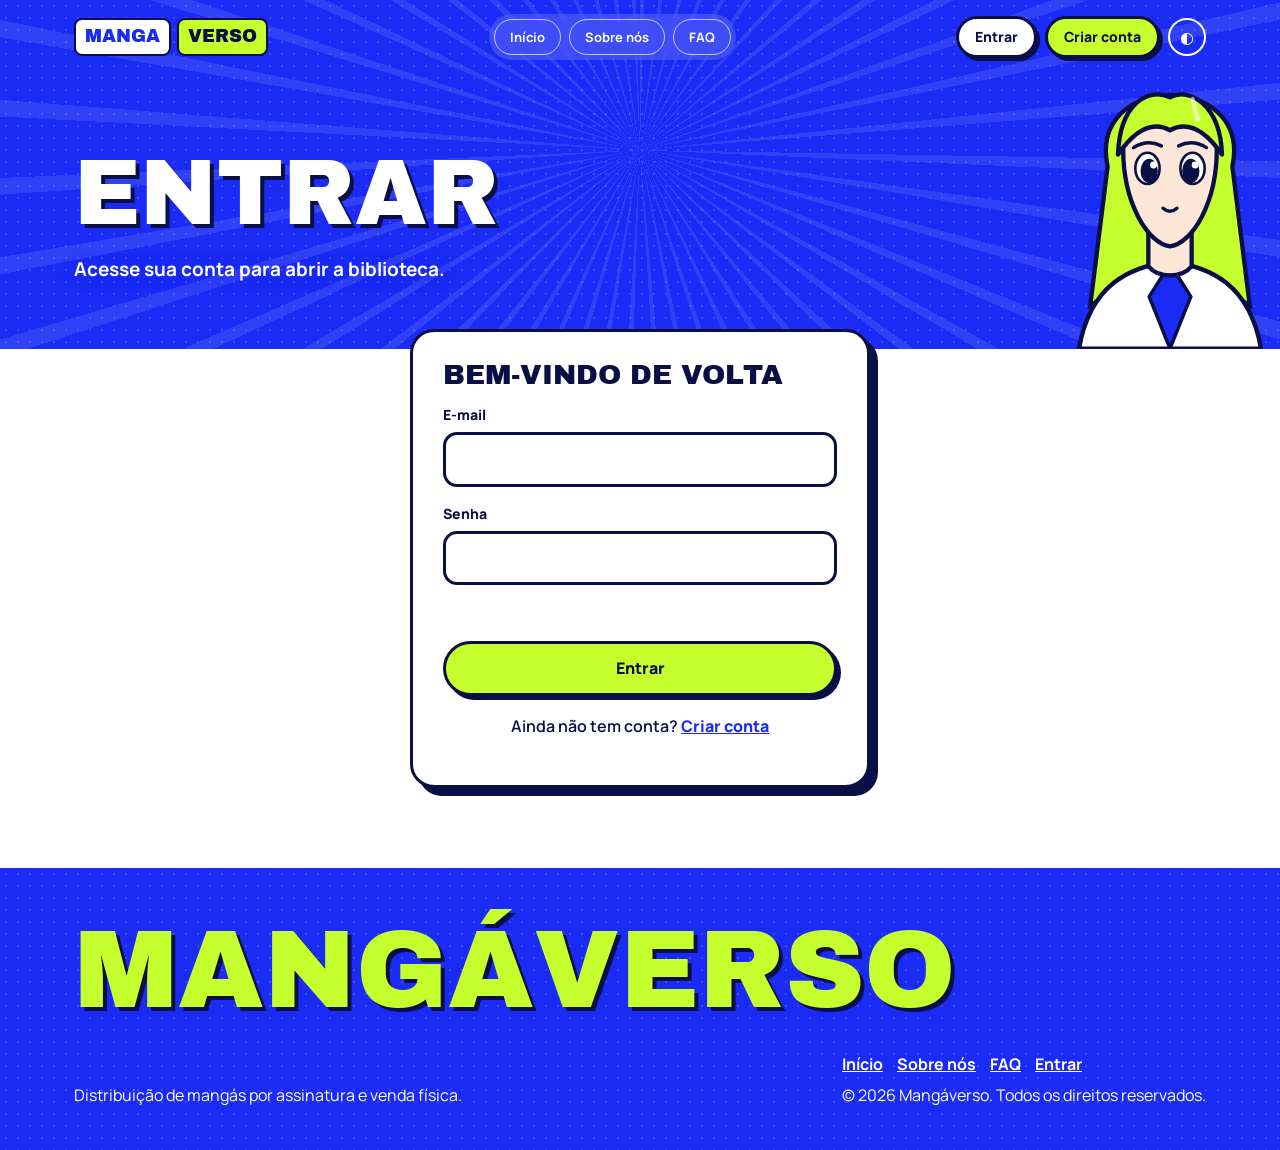
==== biblioteca.html @ 592fe5d1 "Atualização da biblioteca, implementação de sistema de login e outras melhorias" ====
<!DOCTYPE html>
<html lang="pt-BR" class="gate">
<head>
<meta charset="utf-8">
<meta name="viewport" content="width=device-width, initial-scale=1, viewport-fit=cover">
<title>Biblioteca – Mangáverso</title>
<link rel="preconnect" href="https://fonts.googleapis.com"><link rel="preconnect" href="https://fonts.gstatic.com" crossorigin>
<link href="https://fonts.googleapis.com/css2?family=Archivo+Black&family=Manrope:wght@500;700;800&display=swap" rel="stylesheet">
<link rel="stylesheet" href="style.css">
</head>
<body>
<svg width="0" height="0" style="position:absolute" aria-hidden="true"><defs><pattern id="ht" width="6" height="6" patternUnits="userSpaceOnUse"><circle cx="3" cy="3" r="1.4" fill="#0a0f45" opacity=".4"/></pattern></defs></svg>
<header class="blue phead"><div id="nav"></div>
<div class="chr cr" data-ch="1"></div>
<div class="wrap"><h1>Biblioteca</h1><p><span id="hi"></span></p><div class="banner" id="plan"></div></div></header>
<main><section class="blue"><div class="wrap">
<div class="tools"><input id="q" type="search" placeholder="Buscar por título ou autor…" aria-label="Buscar"><button class="chip" id="onlyFav" aria-pressed="false">♥ Só favoritos</button></div>
<div class="chips" id="chips"></div>
<div id="cats"></div>
<p class="legal"><b>Sobre o domínio público e as capas:</b> usamos obras de autoria antiga ou cujo autor morreu há mais de 70 anos, prazo adotado no Brasil. Digitalizações e edições modernas podem ter direitos próprios, e a regra varia por país. Capas e páginas reais são carregadas das pastas <code>assets/covers/</code> e <code>assets/manga/</code>; sem elas, o site mostra capas ilustradas e páginas de demonstração.</p>
</div></section></main>
<dialog id="dlg"><button class="tbtn x" id="close" aria-label="Fechar">✕</button><div class="dg" id="dbody"></div></dialog>
<dialog id="rd" aria-label="Leitor de mangá">
<div class="rt"><h3 id="rtitle"></h3>
<button class="rbt" data-m="page" aria-pressed="true">Página</button><button class="rbt" data-m="spread" aria-pressed="false">Dupla</button><button class="rbt" data-m="scroll" aria-pressed="false">Vertical</button>
<button class="rbt" id="rtl" aria-pressed="true">日本式 ← direita p/ esquerda</button>
<button class="rbt" id="zo" aria-label="Diminuir zoom">−</button><button class="rbt" id="zi" aria-label="Aumentar zoom">+</button><button class="rbt" id="fs">Tela cheia</button><button class="rbt" id="rx" style="background:var(--lime);color:var(--navy)">Fechar ✕</button></div>
<div class="stage" id="stage"><div class="inner" id="inner"></div></div>
<div class="rb"><button class="rbt" id="rp">‹ Anterior</button><input type="range" id="sl" min="1" value="1" aria-label="Página"><span class="ct" id="ct"></span><button class="rbt" id="rn">Próxima ›</button>
<span class="hint">Atalhos: ← → viram a página, + e − dão zoom. Clique na metade da página para virar. Seu progresso fica salvo.</span></div>
</dialog>
<div id="foot"></div>
<script src="app.js"></script>
<script>
if(MV.guard()){const s=document.createElement('script');s.src='biblioteca.js';document.body.appendChild(s)}
</script>
</body>
</html>
---- style.css ----
:root{--blue:#1a2bf5;--navy:#0a0f45;--lime:#c6ff2e;--paper:#fff;--soft:#eef1ff;--ink:#0a0f45;--mute:#4a5180}
@media (prefers-color-scheme:dark){:root:not([data-theme="light"]){--paper:#0a0f45;--soft:#0e1560;--ink:#fff;--mute:#aab2ff}}
:root[data-theme="dark"]{--paper:#0a0f45;--soft:#0e1560;--ink:#fff;--mute:#aab2ff}
*{box-sizing:border-box}html{scroll-behavior:smooth;box-sizing:border-box;padding-top:env(safe-area-inset-top,0px);padding-bottom:env(safe-area-inset-bottom,0px)}
.gate body{display:none}
body{margin:0;background:var(--paper);color:var(--ink);font-family:Manrope,system-ui,sans-serif;line-height:1.55;overflow-x:hidden}
h1,h2,h3,.dsp{font-family:'Archivo Black',Impact,sans-serif;font-weight:400;text-transform:uppercase;line-height:.95;margin:0}
a{color:inherit}button{font:inherit;cursor:pointer;color:inherit}
:focus-visible{outline:3px solid var(--lime);outline-offset:3px}
.wrap{max-width:1180px;margin:0 auto;padding:0 24px;position:relative;z-index:2}
.blue{background-color:var(--blue);color:#fff;background-image:radial-gradient(rgba(255,255,255,.13) 1.3px,transparent 1.6px);background-size:12px 12px}
.mute{color:var(--mute)}.blue .mute{color:#d3d8ff}
/* nav */
nav{position:absolute;top:calc(14px + env(safe-area-inset-top,0px));left:0;right:0;z-index:30}
nav .wrap{display:flex;align-items:center;justify-content:space-between;gap:12px;flex-wrap:wrap}
.logo{font-family:'Archivo Black';text-decoration:none;font-size:18px;display:flex;gap:6px;text-transform:uppercase}
.logo b{background:#fff;color:var(--blue);padding:3px 9px;border-radius:8px;font-weight:400;border:2px solid var(--navy)}.logo span{background:var(--lime);color:var(--navy);padding:3px 9px;border-radius:8px;border:2px solid var(--navy)}
.pills{display:flex;gap:8px;background:rgba(255,255,255,.14);padding:5px;border-radius:99px;backdrop-filter:blur(8px)}
.pills a{text-decoration:none;font-weight:700;font-size:13px;padding:7px 15px;border-radius:99px;border:1.5px solid rgba(255,255,255,.7);color:#fff;white-space:nowrap}
.pills a:hover,.pills a[aria-current]{background:#fff;color:var(--blue)}
.act{display:flex;gap:8px;align-items:center}
.btn{display:inline-block;border:3px solid var(--navy);background:var(--lime);color:var(--navy);font-weight:800;padding:12px 26px;border-radius:99px;text-decoration:none;transition:transform .15s,box-shadow .15s;box-shadow:4px 4px 0 var(--navy);text-align:center}
.btn:hover{transform:translate(-2px,-2px);box-shadow:6px 6px 0 var(--navy)}
.btn.w{background:#fff}.btn.b{background:var(--blue);color:#fff}.btn.sm{padding:7px 16px;font-size:14px;box-shadow:3px 3px 0 var(--navy)}
.tbtn{border:2px solid currentColor;background:transparent;border-radius:50%;width:38px;height:38px;color:#fff}
@media(max-width:900px){.pills{order:3;width:100%;overflow-x:auto}}
/* hero / page head */
.hero,.phead{position:relative;overflow:hidden;isolation:isolate;text-align:center}
.hero::before,.phead::before{content:"";position:absolute;inset:-20%;z-index:-2;background:repeating-conic-gradient(from 0deg at 50% 45%,rgba(255,255,255,.1) 0 1.5deg,transparent 1.5deg 7deg)}
.hero{min-height:760px;padding:140px 0 90px}.phead{padding:150px 0 64px;text-align:left}
.hero h1{font-size:clamp(54px,13vw,170px);line-height:.86;text-shadow:5px 5px 0 var(--navy);position:relative;z-index:2}
.hero h1 i{font-style:normal;color:var(--lime)}
.phead h1{font-size:clamp(40px,8vw,92px);text-shadow:4px 4px 0 var(--navy)}
.hero p,.phead p{position:relative;z-index:3;max-width:52ch;font-size:19px;font-weight:700;text-shadow:0 2px 14px var(--blue)}
.hero p{margin:34px auto 26px}.phead p{margin:18px 0 0}
.cta{display:flex;gap:14px;justify-content:center;flex-wrap:wrap;position:relative;z-index:3}
.sub{display:flex;gap:10px;justify-content:center;margin-top:18px;position:relative;z-index:3;flex-wrap:wrap}
.chr{position:absolute;bottom:0;width:min(32vw,370px);z-index:0;pointer-events:none}.chr svg{display:block;width:100%}
.cl{left:-20px}.cr{right:-20px;transform:scaleX(-1)}.phead .chr{width:min(26vw,260px)}
.sfx{position:absolute;font-family:'Archivo Black';color:var(--lime);-webkit-text-stroke:3px var(--navy);paint-order:stroke fill;z-index:1;pointer-events:none;text-shadow:4px 4px 0 var(--navy)}
.badge{position:absolute;right:4%;bottom:46px;width:130px;height:130px;z-index:4}
.badge svg{width:100%;height:100%;animation:sp 16s linear infinite}@keyframes sp{to{transform:rotate(360deg)}}
@media(max-width:800px){.hero{padding-top:170px;min-height:740px}.phead{padding-top:170px}.chr{width:38vw;opacity:.65}.badge{width:92px;height:92px;bottom:12px}}
@media(prefers-reduced-motion:reduce){*{animation:none!important;transition:none!important}html{scroll-behavior:auto}}
.strip{background:var(--lime);color:var(--navy);overflow:hidden;white-space:nowrap;padding:12px 0;font-family:'Archivo Black';text-transform:uppercase;font-size:21px;border-block:3px solid var(--navy)}
.strip div{display:inline-block;animation:mq 30s linear infinite}@keyframes mq{to{transform:translateX(-50%)}}
section{padding:80px 0;position:relative;overflow:hidden}
.sh{margin-bottom:34px}.sh h2{font-size:clamp(32px,5.5vw,62px)}.sh p{margin:14px 0 0;max-width:60ch;font-weight:500}
.lab{display:inline-block;background:var(--lime);color:var(--navy);padding:0 10px;border-radius:6px;transform:skewX(-8deg);border:3px solid var(--navy);box-shadow:4px 4px 0 var(--navy)}
.grid3{display:grid;grid-template-columns:repeat(3,1fr);gap:22px}.grid2{display:grid;grid-template-columns:1fr 1fr;gap:22px}
@media(max-width:820px){.grid3,.grid2{grid-template-columns:1fr}}
.card{border-radius:22px;padding:26px;border:3px solid var(--navy);box-shadow:6px 6px 0 var(--navy);background:var(--soft)}
.card.bl{background:var(--blue);color:#fff}.card.li{background:var(--lime);color:var(--navy)}
.card .n{font-family:'Archivo Black';font-size:56px;line-height:1}.card h3{font-size:24px;margin:10px 0}.card p{margin:0}.card ul{margin:10px 0 0;padding-left:20px}
.prose p{font-size:17px;font-weight:500;color:var(--mute);max-width:70ch}
.band{text-align:center}.band h2{font-size:clamp(30px,5vw,56px)}.band p{max-width:50ch;margin:16px auto 24px;font-weight:600}
/* forms */
.auth{max-width:460px;margin:-20px auto 80px;position:relative;z-index:3;background:var(--paper);border:3px solid var(--navy);border-radius:24px;padding:30px;box-shadow:8px 8px 0 var(--navy)}
.auth h2{font-size:28px;margin-bottom:6px}.auth label{display:block;font-weight:800;font-size:14px;margin:16px 0 6px}
.auth input[type=text],.auth input[type=email],.auth input[type=password]{width:100%;border:3px solid var(--navy);border-radius:14px;padding:12px 14px;font:inherit;font-weight:600;background:#fff;color:var(--navy)}
.auth .btn{width:100%;margin-top:22px}.err{color:#d6204a;font-weight:800;min-height:22px;margin:12px 0 0;font-size:14px}
.auth .alt{text-align:center;margin-top:18px;font-weight:600}.auth .alt a{color:var(--blue);font-weight:800}
.chk{display:flex;gap:10px;align-items:flex-start;font-weight:600;font-size:14px;margin-top:16px}
/* plans */
.toggle{display:inline-flex;border:3px solid var(--navy);border-radius:99px;padding:3px;background:#fff;margin-bottom:34px}
.toggle button{border:0;background:none;padding:8px 22px;border-radius:99px;font-weight:800;color:var(--navy)}.toggle button[aria-pressed=true]{background:var(--blue);color:#fff}
.plans{display:grid;grid-template-columns:repeat(3,1fr);gap:24px;align-items:stretch}
.plan{display:flex;flex-direction:column;position:relative;background:var(--blue);color:#fff}.plan:nth-child(3){background:var(--navy)}
.plan.hot{background:var(--lime);color:var(--navy);transform:translateY(-14px)}
.plan .pt{position:absolute;top:-17px;right:22px;background:var(--navy);color:#fff;border-radius:99px;padding:4px 16px;font-weight:800;font-size:13px}
.price{font-family:'Archivo Black';font-size:48px;margin:14px 0 0}.price small{font:700 15px Manrope}
.plan ul{padding:0;list-style:none;margin:16px 0 24px;flex:1}.plan li{padding:6px 0 6px 28px;position:relative;font-weight:600}
.plan li::before{content:"✔";position:absolute;left:0;color:var(--lime);font-weight:800}.plan.hot li::before{color:var(--blue)}
@media(max-width:860px){.plans{grid-template-columns:1fr}.plan.hot{transform:none}}
/* faq */
.fq{width:100%;max-width:520px;border:3px solid var(--navy);background:#fff;color:var(--navy);padding:12px 20px;border-radius:99px;font:inherit;font-weight:700;margin-top:20px}
.fcat{margin:34px 0 14px;font-size:24px}
details{border:3px solid var(--navy);border-radius:18px;margin-bottom:12px;padding:0 22px;background:var(--paper);box-shadow:4px 4px 0 var(--navy)}
summary{cursor:pointer;font-weight:800;padding:18px 0;list-style:none;display:flex;justify-content:space-between;gap:12px}
summary::after{content:"+";color:var(--blue);font-size:26px;line-height:1}details[open] summary::after{content:"–"}
details p{margin:0 0 18px;color:var(--mute);font-weight:500}
@media (prefers-color-scheme:dark){details{border-color:var(--lime);box-shadow:4px 4px 0 var(--lime)}summary::after{color:var(--lime)}}
/* library */
.banner{background:var(--lime);color:var(--navy);border:3px solid var(--navy);border-radius:16px;padding:12px 18px;font-weight:800;margin-top:22px;display:inline-block;position:relative;z-index:3}
.tools{display:flex;gap:12px;flex-wrap:wrap;margin-bottom:18px}
.tools input{flex:1;min-width:210px;border:3px solid var(--navy);background:#fff;color:var(--navy);padding:11px 18px;border-radius:99px;font:inherit;font-weight:700}
.chips{display:flex;gap:8px;flex-wrap:wrap}
.chip{border:2px solid #fff;background:transparent;border-radius:99px;padding:8px 18px;font-weight:800;color:#fff}
.chip[aria-pressed=true]{background:var(--lime);color:var(--navy);border-color:var(--lime)}
.cat{margin-top:40px}.cat h3{font-size:26px;display:flex;gap:12px;align-items:center;flex-wrap:wrap}.cat h3 small{font:700 14px Manrope;text-transform:none;opacity:.85}
.row{display:flex;gap:22px;overflow-x:auto;padding:22px 6px;scroll-snap-type:x proximity;scrollbar-color:var(--lime) transparent}
.cv{position:relative;flex:none;width:176px;scroll-snap-align:start}.cv>button.o{border:0;background:none;padding:0;text-align:left;width:100%;color:inherit}
.cv:hover .cover{transform:translateY(-8px) rotate(-1.5deg)}
.cv .meta{margin-top:12px;font-weight:700;font-size:14px;line-height:1.3}.cv .meta span{display:block;opacity:.8;font-weight:500}
.fav{position:absolute;top:8px;left:12px;z-index:5;width:34px;height:34px;border-radius:50%;border:2px solid var(--navy);background:var(--lime);color:var(--navy);font-size:16px}
.bar{height:5px;background:rgba(255,255,255,.3);border-radius:9px;margin-top:8px;overflow:hidden}.bar i{display:block;height:100%;background:var(--lime)}
.empty{padding:40px;text-align:center;border:3px dashed rgba(255,255,255,.5);border-radius:20px;margin-top:30px}
.legal{margin-top:34px;padding:18px 22px;border-radius:16px;background:rgba(255,255,255,.14);font-size:14px;border-left:6px solid var(--lime)}
.cover{aspect-ratio:2/3;position:relative;overflow:hidden;background:var(--b);color:var(--f);border-radius:4px 12px 12px 4px;border:3px solid var(--navy);box-shadow:inset 7px 0 0 rgba(0,0,0,.2),5px 5px 0 var(--navy);transition:transform .2s}
.cover>svg,.cover>img{position:absolute;inset:0;width:100%;height:100%}.cover>img{object-fit:cover;z-index:2}
.art .f{fill:var(--f)}.art .s{fill:none;stroke:var(--f);stroke-width:7;stroke-linecap:round;stroke-linejoin:round}.art .w{fill:var(--b)}
.cover .k{position:absolute;top:10px;right:12px;writing-mode:vertical-rl;font-family:'Archivo Black';font-size:21px}
.cover .t{position:absolute;left:0;right:0;bottom:0;background:#fff;color:var(--navy);padding:8px 10px 8px 16px;font-family:'Archivo Black';font-size:12px;line-height:1.05;text-transform:uppercase;border-top:3px solid var(--navy)}
.cover .t i{display:block;font:700 10px Manrope;color:var(--blue);margin-top:3px;text-transform:none}
.cover.real .k,.cover.real .t{display:none}
dialog{border:3px solid var(--navy);border-radius:26px;background:var(--paper);color:var(--ink);width:min(800px,94vw);padding:0;box-shadow:0 30px 90px rgba(0,0,40,.6)}
dialog::backdrop{background:rgba(10,15,69,.75);backdrop-filter:blur(4px)}
.dg{display:grid;grid-template-columns:240px 1fr;gap:30px;padding:32px}.dg h3{font-size:30px}.dg .by{color:var(--blue);font-weight:800;margin:8px 0 14px}
.dg dl{display:grid;grid-template-columns:auto 1fr;gap:6px 18px;margin:16px 0;font-size:15px}.dg dt{color:var(--mute)}.dg dd{margin:0;font-weight:700}
.tag{display:inline-block;background:var(--lime);color:var(--navy);border:2px solid var(--navy);border-radius:99px;padding:3px 14px;font-size:13px;font-weight:800}
.da{display:flex;gap:10px;flex-wrap:wrap;margin-top:20px}.x{position:absolute;right:14px;top:14px;z-index:2;color:var(--blue)}
@media(max-width:640px){.dg{grid-template-columns:1fr}.dg .cover{max-width:190px}}
#rd{width:100vw;max-width:none;height:100dvh;max-height:none;margin:0;border:0;border-radius:0;background:#0a0f45;color:#fff;padding:0}
#rd[open]{display:grid;grid-template-rows:auto 1fr auto}
.rt,.rb{display:flex;gap:10px;align-items:center;flex-wrap:wrap;padding:10px 16px;background:var(--blue);border-block:3px solid var(--navy)}.rt h3{font-size:16px;margin-right:auto}
.rbt{border:2px solid #fff;background:transparent;color:#fff;border-radius:99px;padding:6px 14px;font-weight:800;font-size:13px}
.rbt[aria-pressed=true]{background:var(--lime);color:var(--navy);border-color:var(--lime)}
.stage{overflow:auto;display:flex;padding:18px;background-image:radial-gradient(rgba(255,255,255,.08) 1.3px,transparent 1.6px);background-size:12px 12px}
.inner{margin:auto;display:flex;align-items:flex-start}
.pg{position:relative;background:#fffdf6;aspect-ratio:2/3;height:calc((100dvh - 150px)*var(--z));flex:none;box-shadow:0 10px 40px rgba(0,0,0,.55)}
.pg svg,.pg img{position:absolute;inset:0;width:100%;height:100%}.pg img{object-fit:contain;background:#fffdf6}
.vs .inner{flex-direction:column;gap:14px;width:100%}.vs .pg{height:auto;width:min(calc(640px*var(--z)),96%);margin:0 auto}
.rb input{flex:1;min-width:120px;accent-color:var(--lime)}.rb .ct{font-weight:800;min-width:64px;text-align:center}.hint{font-size:12px;opacity:.8;flex-basis:100%}
.dp text{font-family:'Archivo Black',Impact,sans-serif}
footer{padding:50px 0 36px}footer .wrap{display:flex;justify-content:space-between;gap:24px;flex-wrap:wrap;align-items:end}
footer .big{font-size:clamp(40px,10vw,110px);color:var(--lime);width:100%;text-shadow:4px 4px 0 var(--navy)}footer p{margin:6px 0}footer a{margin-right:14px;font-weight:700}
.toast{position:fixed;bottom:calc(22px + env(safe-area-inset-bottom,0px));left:50%;transform:translate(-50%,140px);background:var(--lime);color:var(--navy);padding:12px 26px;border-radius:99px;font-weight:800;transition:transform .3s;z-index:9999;border:3px solid var(--navy)}
.toast.on{transform:translate(-50%,0)}
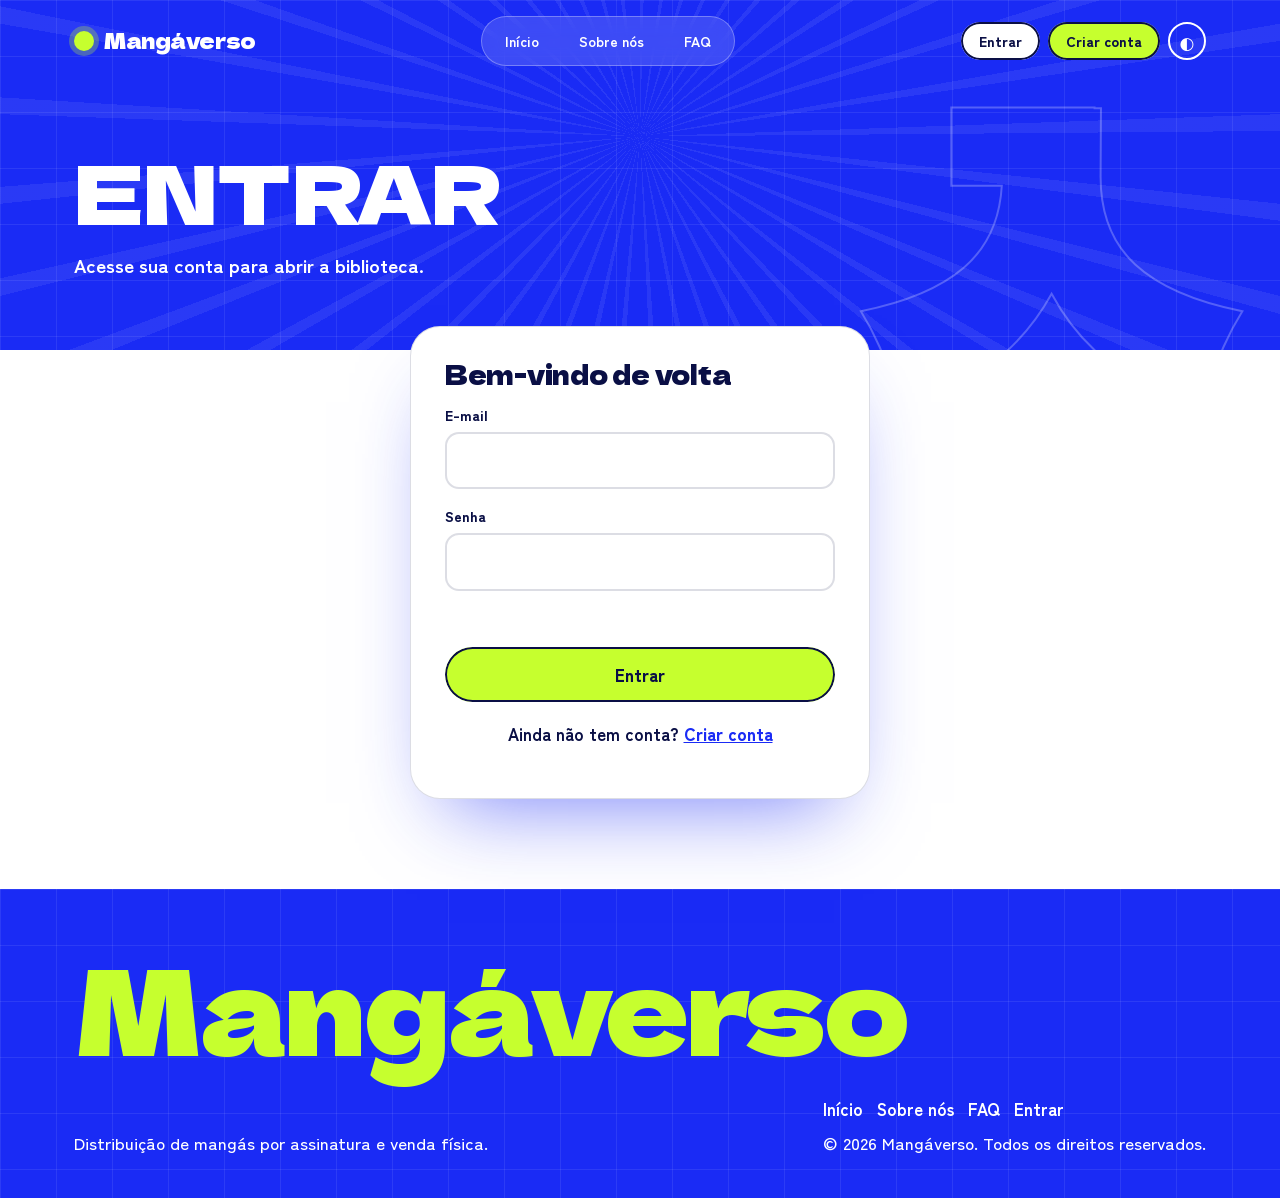
==== commit f587ca56: "Ajuste no design" ====
--- a/biblioteca.html
+++ b/biblioteca.html
@@ -5,13 +5,12 @@
 <meta name="viewport" content="width=device-width, initial-scale=1, viewport-fit=cover">
 <title>Biblioteca – Mangáverso</title>
 <link rel="preconnect" href="https://fonts.googleapis.com"><link rel="preconnect" href="https://fonts.gstatic.com" crossorigin>
-<link href="https://fonts.googleapis.com/css2?family=Archivo+Black&family=Manrope:wght@500;700;800&display=swap" rel="stylesheet">
+<link href="https://fonts.googleapis.com/css2?family=Dela+Gothic+One&family=Zen+Kaku+Gothic+New:wght@500;700;900&display=swap" rel="stylesheet">
 <link rel="stylesheet" href="style.css">
 </head>
 <body>
 <svg width="0" height="0" style="position:absolute" aria-hidden="true"><defs><pattern id="ht" width="6" height="6" patternUnits="userSpaceOnUse"><circle cx="3" cy="3" r="1.4" fill="#0a0f45" opacity=".4"/></pattern></defs></svg>
-<header class="blue phead"><div id="nav"></div>
-<div class="chr cr" data-ch="1"></div>
+<header class="blue phead" data-k="本"><div id="nav"></div>
 <div class="wrap"><h1>Biblioteca</h1><p><span id="hi"></span></p><div class="banner" id="plan"></div></div></header>
 <main><section class="blue"><div class="wrap">
 <div class="tools"><input id="q" type="search" placeholder="Buscar por título ou autor…" aria-label="Buscar"><button class="chip" id="onlyFav" aria-pressed="false">♥ Só favoritos</button></div>
--- a/style.css
+++ b/style.css
@@ -1,119 +1,150 @@
-:root{--blue:#1a2bf5;--navy:#0a0f45;--lime:#c6ff2e;--paper:#fff;--soft:#eef1ff;--ink:#0a0f45;--mute:#4a5180}
-@media (prefers-color-scheme:dark){:root:not([data-theme="light"]){--paper:#0a0f45;--soft:#0e1560;--ink:#fff;--mute:#aab2ff}}
-:root[data-theme="dark"]{--paper:#0a0f45;--soft:#0e1560;--ink:#fff;--mute:#aab2ff}
-*{box-sizing:border-box}html{scroll-behavior:smooth;box-sizing:border-box;padding-top:env(safe-area-inset-top,0px);padding-bottom:env(safe-area-inset-bottom,0px)}
+:root{--blue:#1a2bf5;--navy:#0a0f45;--lime:#c6ff2e;--paper:#fff;--soft:#eef1ff;--ink:#0a0f45;--mute:#4a5180;--line:rgba(10,15,69,.14);--e:cubic-bezier(.2,.8,.2,1);--fd:'Dela Gothic One','Zen Kaku Gothic New',Impact,sans-serif;--fb:'Zen Kaku Gothic New','Hiragino Sans',system-ui,sans-serif}
+@media (prefers-color-scheme:dark){:root:not([data-theme="light"]){--paper:#0a0f45;--soft:#0e1560;--ink:#fff;--mute:#aab2ff;--line:rgba(255,255,255,.2)}}
+:root[data-theme="dark"]{--paper:#0a0f45;--soft:#0e1560;--ink:#fff;--mute:#aab2ff;--line:rgba(255,255,255,.2)}
+*{box-sizing:border-box}
+html{scroll-behavior:smooth;box-sizing:border-box;padding-top:env(safe-area-inset-top,0px);padding-bottom:env(safe-area-inset-bottom,0px)}
 .gate body{display:none}
-body{margin:0;background:var(--paper);color:var(--ink);font-family:Manrope,system-ui,sans-serif;line-height:1.55;overflow-x:hidden}
-h1,h2,h3,.dsp{font-family:'Archivo Black',Impact,sans-serif;font-weight:400;text-transform:uppercase;line-height:.95;margin:0}
+body{margin:0;background:var(--paper);color:var(--ink);font:500 17px/1.6 var(--fb);overflow-x:hidden}
+h1,h2,h3,.dsp{font-family:var(--fd);font-weight:400;line-height:1.02;margin:0;letter-spacing:-.01em}
+h1{text-transform:uppercase}
 a{color:inherit}button{font:inherit;cursor:pointer;color:inherit}
 :focus-visible{outline:3px solid var(--lime);outline-offset:3px}
 .wrap{max-width:1180px;margin:0 auto;padding:0 24px;position:relative;z-index:2}
-.blue{background-color:var(--blue);color:#fff;background-image:radial-gradient(rgba(255,255,255,.13) 1.3px,transparent 1.6px);background-size:12px 12px}
+.blue{background-color:var(--blue);color:#fff;background-image:linear-gradient(rgba(255,255,255,.08) 1px,transparent 1px),linear-gradient(90deg,rgba(255,255,255,.08) 1px,transparent 1px);background-size:56px 56px}
 .mute{color:var(--mute)}.blue .mute{color:#d3d8ff}
 /* nav */
-nav{position:absolute;top:calc(14px + env(safe-area-inset-top,0px));left:0;right:0;z-index:30}
+nav{position:absolute;top:calc(16px + env(safe-area-inset-top,0px));left:0;right:0;z-index:30}
 nav .wrap{display:flex;align-items:center;justify-content:space-between;gap:12px;flex-wrap:wrap}
-.logo{font-family:'Archivo Black';text-decoration:none;font-size:18px;display:flex;gap:6px;text-transform:uppercase}
-.logo b{background:#fff;color:var(--blue);padding:3px 9px;border-radius:8px;font-weight:400;border:2px solid var(--navy)}.logo span{background:var(--lime);color:var(--navy);padding:3px 9px;border-radius:8px;border:2px solid var(--navy)}
-.pills{display:flex;gap:8px;background:rgba(255,255,255,.14);padding:5px;border-radius:99px;backdrop-filter:blur(8px)}
-.pills a{text-decoration:none;font-weight:700;font-size:13px;padding:7px 15px;border-radius:99px;border:1.5px solid rgba(255,255,255,.7);color:#fff;white-space:nowrap}
+.logo{display:flex;align-items:center;gap:10px;font-family:var(--fd);font-size:21px;text-decoration:none;color:#fff;letter-spacing:-.02em}
+.logo i{width:20px;height:20px;border-radius:50%;background:var(--lime);box-shadow:0 0 0 5px rgba(198,255,46,.28);animation:pulse 3s ease-in-out infinite}
+@keyframes pulse{50%{box-shadow:0 0 0 9px rgba(198,255,46,.08)}}
+.pills{display:flex;gap:4px;background:rgba(255,255,255,.14);padding:5px;border-radius:99px;backdrop-filter:blur(10px);border:1px solid rgba(255,255,255,.3)}
+.pills a{text-decoration:none;font-weight:700;font-size:14px;padding:8px 18px;border-radius:99px;color:#fff;white-space:nowrap;transition:background .25s,color .25s}
 .pills a:hover,.pills a[aria-current]{background:#fff;color:var(--blue)}
 .act{display:flex;gap:8px;align-items:center}
-.btn{display:inline-block;border:3px solid var(--navy);background:var(--lime);color:var(--navy);font-weight:800;padding:12px 26px;border-radius:99px;text-decoration:none;transition:transform .15s,box-shadow .15s;box-shadow:4px 4px 0 var(--navy);text-align:center}
-.btn:hover{transform:translate(-2px,-2px);box-shadow:6px 6px 0 var(--navy)}
-.btn.w{background:#fff}.btn.b{background:var(--blue);color:#fff}.btn.sm{padding:7px 16px;font-size:14px;box-shadow:3px 3px 0 var(--navy)}
-.tbtn{border:2px solid currentColor;background:transparent;border-radius:50%;width:38px;height:38px;color:#fff}
+.btn{--sw:#fff;display:inline-block;border:0;background:var(--lime) linear-gradient(var(--sw),var(--sw)) no-repeat left/0 100%;color:var(--navy);font-weight:900;padding:14px 28px;border-radius:99px;text-decoration:none;text-align:center;box-shadow:inset 0 0 0 2px var(--navy);transition:background-size .4s var(--e),transform .25s var(--e)}
+.btn:hover{background-size:100% 100%;transform:translateY(-3px)}
+.btn:disabled{opacity:.6;cursor:default;transform:none}
+.btn.w{background-color:#fff;--sw:var(--lime)}.btn.b{background-color:var(--blue);color:#fff;--sw:var(--navy)}.btn.b:hover{color:#fff}.btn.sm{padding:8px 18px;font-size:14px}
+.tbtn{border:2px solid currentColor;background:transparent;border-radius:50%;width:38px;height:38px;color:#fff;transition:transform .4s var(--e)}.tbtn:hover{transform:rotate(180deg)}
 @media(max-width:900px){.pills{order:3;width:100%;overflow-x:auto}}
 /* hero / page head */
-.hero,.phead{position:relative;overflow:hidden;isolation:isolate;text-align:center}
-.hero::before,.phead::before{content:"";position:absolute;inset:-20%;z-index:-2;background:repeating-conic-gradient(from 0deg at 50% 45%,rgba(255,255,255,.1) 0 1.5deg,transparent 1.5deg 7deg)}
-.hero{min-height:760px;padding:140px 0 90px}.phead{padding:150px 0 64px;text-align:left}
-.hero h1{font-size:clamp(54px,13vw,170px);line-height:.86;text-shadow:5px 5px 0 var(--navy);position:relative;z-index:2}
-.hero h1 i{font-style:normal;color:var(--lime)}
-.phead h1{font-size:clamp(40px,8vw,92px);text-shadow:4px 4px 0 var(--navy)}
-.hero p,.phead p{position:relative;z-index:3;max-width:52ch;font-size:19px;font-weight:700;text-shadow:0 2px 14px var(--blue)}
-.hero p{margin:34px auto 26px}.phead p{margin:18px 0 0}
-.cta{display:flex;gap:14px;justify-content:center;flex-wrap:wrap;position:relative;z-index:3}
-.sub{display:flex;gap:10px;justify-content:center;margin-top:18px;position:relative;z-index:3;flex-wrap:wrap}
-.chr{position:absolute;bottom:0;width:min(32vw,370px);z-index:0;pointer-events:none}.chr svg{display:block;width:100%}
-.cl{left:-20px}.cr{right:-20px;transform:scaleX(-1)}.phead .chr{width:min(26vw,260px)}
-.sfx{position:absolute;font-family:'Archivo Black';color:var(--lime);-webkit-text-stroke:3px var(--navy);paint-order:stroke fill;z-index:1;pointer-events:none;text-shadow:4px 4px 0 var(--navy)}
-.badge{position:absolute;right:4%;bottom:46px;width:130px;height:130px;z-index:4}
-.badge svg{width:100%;height:100%;animation:sp 16s linear infinite}@keyframes sp{to{transform:rotate(360deg)}}
-@media(max-width:800px){.hero{padding-top:170px;min-height:740px}.phead{padding-top:170px}.chr{width:38vw;opacity:.65}.badge{width:92px;height:92px;bottom:12px}}
-@media(prefers-reduced-motion:reduce){*{animation:none!important;transition:none!important}html{scroll-behavior:auto}}
-.strip{background:var(--lime);color:var(--navy);overflow:hidden;white-space:nowrap;padding:12px 0;font-family:'Archivo Black';text-transform:uppercase;font-size:21px;border-block:3px solid var(--navy)}
-.strip div{display:inline-block;animation:mq 30s linear infinite}@keyframes mq{to{transform:translateX(-50%)}}
-section{padding:80px 0;position:relative;overflow:hidden}
-.sh{margin-bottom:34px}.sh h2{font-size:clamp(32px,5.5vw,62px)}.sh p{margin:14px 0 0;max-width:60ch;font-weight:500}
-.lab{display:inline-block;background:var(--lime);color:var(--navy);padding:0 10px;border-radius:6px;transform:skewX(-8deg);border:3px solid var(--navy);box-shadow:4px 4px 0 var(--navy)}
+.hero,.phead{position:relative;overflow:hidden;isolation:isolate}
+.hero{text-align:center;min-height:720px;padding:150px 0 100px;animation:grid 12s linear infinite}
+@keyframes grid{to{background-position:56px 56px,56px 56px}}
+.phead{padding:150px 0 70px}
+.hero::before,.phead::before{content:"";position:absolute;inset:-60%;z-index:-2;background:repeating-conic-gradient(from 0deg at 50% 45%,rgba(255,255,255,.07) 0 1.5deg,transparent 1.5deg 8deg);animation:spin 160s linear infinite}
+@keyframes spin{to{transform:rotate(360deg)}}
+.hero::after,.phead::after{content:attr(data-k);position:absolute;right:3%;bottom:-.2em;z-index:-1;font-family:var(--fd);font-size:clamp(170px,30vw,380px);line-height:1;color:transparent;-webkit-text-stroke:2px rgba(255,255,255,.25);animation:drift 12s ease-in-out infinite alternate;pointer-events:none}
+.hero::after{right:auto;left:50%;translate:-50% 0;bottom:-.12em}
+@keyframes drift{to{transform:translateY(-22px) rotate(-3deg)}}
+.hero h1{font-size:clamp(36px,9.2vw,118px);line-height:.98}
+.phead h1{font-size:clamp(32px,6.6vw,80px);animation:rise .9s var(--e) both}
+.l{display:block;overflow:hidden;padding:.04em 0}
+.l b{display:block;font-weight:400;transform:translateY(110%);animation:up 1s var(--e) forwards;animation-delay:calc(var(--i)*.13s + .15s)}
+.l b.lm{color:var(--lime)}
+@keyframes up{to{transform:none}}
+@keyframes rise{from{opacity:0;transform:translateY(26px)}}
+.hero p,.phead p{max-width:52ch;font-size:19px;font-weight:700;animation:rise .9s var(--e) .5s both}
+.hero p{margin:30px auto 28px}.phead p{margin:18px 0 0}
+.phead .banner{animation:rise .9s var(--e) .65s both}
+.cta{display:flex;gap:14px;justify-content:center;flex-wrap:wrap;animation:rise .9s var(--e) .65s both}
+.sub{display:flex;gap:10px;justify-content:center;margin-top:18px;flex-wrap:wrap;animation:rise .9s var(--e) .8s both}
+.arw{position:absolute;z-index:1;width:150px;fill:none;stroke:var(--lime);stroke-width:9;stroke-linecap:round;stroke-linejoin:round;pointer-events:none}
+.arw path{stroke-dasharray:1;stroke-dashoffset:1;animation:draw 1.1s var(--e) forwards}
+.a1{left:7%;top:330px}.a1 path{animation-delay:1s}.a2{right:8%;top:110px;transform:scaleY(-1)}.a2 path{animation-delay:1.3s}
+@keyframes draw{to{stroke-dashoffset:0}}
+.glass{position:absolute;z-index:3;display:flex;align-items:center;gap:14px;padding:12px 22px 12px 12px;border-radius:24px;background:rgba(255,255,255,.2);border:1.5px solid rgba(255,255,255,.55);backdrop-filter:blur(14px);text-align:left;animation:fl 6s ease-in-out infinite}
+.glass i{font:normal 22px/1 var(--fd);width:52px;height:52px;border-radius:16px;background:var(--lime);color:var(--navy);display:grid;place-items:center}
+.glass b{display:block;font-size:17px}.glass small{opacity:.9;font-weight:700}
+.g1{left:6%;top:470px;rotate:-5deg}.g2{right:6%;top:250px;rotate:5deg;animation-delay:-3s}
+@keyframes fl{50%{translate:0 -14px}}
+.badge{position:absolute;right:4%;bottom:50px;width:132px;height:132px;z-index:4}
+.badge svg{width:100%;height:100%;animation:spin 16s linear infinite}
+@media(max-width:900px){.glass,.arw{display:none}.hero{padding-top:170px;min-height:640px}.phead{padding-top:170px}.badge{width:92px;height:92px;bottom:14px}}
+@media(prefers-reduced-motion:reduce){*{animation:none!important;transition:none!important}html{scroll-behavior:auto}.l b{transform:none}.arw path{stroke-dashoffset:0}}
+.strip{background:var(--lime);color:var(--navy);overflow:hidden;white-space:nowrap;padding:14px 0;font-family:var(--fd);font-size:19px}
+.strip div{display:inline-block;animation:mq 34s linear infinite}@keyframes mq{to{transform:translateX(-50%)}}
+section{padding:90px 0;position:relative;overflow:hidden}
+.sh{margin-bottom:36px}.sh h2{font-size:clamp(28px,4.8vw,54px)}.sh p{margin:16px 0 0;max-width:60ch}
+.lab{display:inline-block;background:var(--lime);color:var(--navy);padding:.02em .22em;border-radius:.2em;rotate:-2deg}
 .grid3{display:grid;grid-template-columns:repeat(3,1fr);gap:22px}.grid2{display:grid;grid-template-columns:1fr 1fr;gap:22px}
 @media(max-width:820px){.grid3,.grid2{grid-template-columns:1fr}}
-.card{border-radius:22px;padding:26px;border:3px solid var(--navy);box-shadow:6px 6px 0 var(--navy);background:var(--soft)}
-.card.bl{background:var(--blue);color:#fff}.card.li{background:var(--lime);color:var(--navy)}
-.card .n{font-family:'Archivo Black';font-size:56px;line-height:1}.card h3{font-size:24px;margin:10px 0}.card p{margin:0}.card ul{margin:10px 0 0;padding-left:20px}
-.prose p{font-size:17px;font-weight:500;color:var(--mute);max-width:70ch}
-.band{text-align:center}.band h2{font-size:clamp(30px,5vw,56px)}.band p{max-width:50ch;margin:16px auto 24px;font-weight:600}
+.card{border-radius:26px;padding:28px;background:var(--soft);border:1.5px solid var(--line);transition:transform .35s var(--e),box-shadow .35s}
+.card:hover{transform:translateY(-6px);box-shadow:0 22px 40px -22px rgba(10,15,69,.5)}
+.card.bl{background:var(--blue);color:#fff;border-color:transparent}.card.li{background:var(--lime);color:var(--navy);border-color:transparent}
+.card .n{font-family:var(--fd);font-size:46px;line-height:1}.card h3{font-size:23px;margin:12px 0 10px}.card p{margin:0}
+.prose p{font-size:18px;color:var(--mute);max-width:62ch}
+.band{text-align:center}.band h2{font-size:clamp(28px,5vw,56px)}.band p{max-width:50ch;margin:16px auto 26px;font-weight:700}
+.rv{opacity:0;transform:translateY(34px)}.rv.in{opacity:1;transform:none;transition:opacity .8s var(--e) var(--d),transform .8s var(--e) var(--d)}
 /* forms */
-.auth{max-width:460px;margin:-20px auto 80px;position:relative;z-index:3;background:var(--paper);border:3px solid var(--navy);border-radius:24px;padding:30px;box-shadow:8px 8px 0 var(--navy)}
-.auth h2{font-size:28px;margin-bottom:6px}.auth label{display:block;font-weight:800;font-size:14px;margin:16px 0 6px}
-.auth input[type=text],.auth input[type=email],.auth input[type=password]{width:100%;border:3px solid var(--navy);border-radius:14px;padding:12px 14px;font:inherit;font-weight:600;background:#fff;color:var(--navy)}
+.auth{max-width:460px;margin:-24px auto 90px;position:relative;z-index:3;background:var(--paper);border:1.5px solid var(--line);border-radius:30px;padding:34px;box-shadow:0 40px 80px -36px rgba(26,43,245,.6);animation:rise .9s var(--e) .5s both}
+.auth h2{font-size:26px;margin-bottom:6px}.auth label{display:block;font-weight:800;font-size:14px;margin:16px 0 6px}
+.auth input[type=text],.auth input[type=email],.auth input[type=password]{width:100%;border:2px solid var(--line);border-radius:14px;padding:13px 15px;font:inherit;font-weight:700;background:#fff;color:var(--navy);transition:border-color .2s,box-shadow .2s}
+.auth input:focus{outline:0;border-color:var(--blue);box-shadow:0 0 0 4px rgba(26,43,245,.18)}
 .auth .btn{width:100%;margin-top:22px}.err{color:#d6204a;font-weight:800;min-height:22px;margin:12px 0 0;font-size:14px}
-.auth .alt{text-align:center;margin-top:18px;font-weight:600}.auth .alt a{color:var(--blue);font-weight:800}
-.chk{display:flex;gap:10px;align-items:flex-start;font-weight:600;font-size:14px;margin-top:16px}
+.auth .alt{text-align:center;margin-top:18px;font-weight:700}.auth .alt a{color:var(--blue);font-weight:900}
+.chk{display:flex!important;gap:10px;align-items:flex-start;font-weight:600!important;margin-top:16px!important}
+@media (prefers-color-scheme:dark){.auth .alt a{color:var(--lime)}}
 /* plans */
-.toggle{display:inline-flex;border:3px solid var(--navy);border-radius:99px;padding:3px;background:#fff;margin-bottom:34px}
-.toggle button{border:0;background:none;padding:8px 22px;border-radius:99px;font-weight:800;color:var(--navy)}.toggle button[aria-pressed=true]{background:var(--blue);color:#fff}
+.toggle{display:inline-flex;border:1.5px solid var(--line);border-radius:99px;padding:4px;background:#fff;margin-bottom:38px}
+.toggle button{border:0;background:none;padding:9px 24px;border-radius:99px;font-weight:800;color:var(--navy);transition:background .25s,color .25s}.toggle button[aria-pressed=true]{background:var(--blue);color:#fff}
 .plans{display:grid;grid-template-columns:repeat(3,1fr);gap:24px;align-items:stretch}
-.plan{display:flex;flex-direction:column;position:relative;background:var(--blue);color:#fff}.plan:nth-child(3){background:var(--navy)}
-.plan.hot{background:var(--lime);color:var(--navy);transform:translateY(-14px)}
-.plan .pt{position:absolute;top:-17px;right:22px;background:var(--navy);color:#fff;border-radius:99px;padding:4px 16px;font-weight:800;font-size:13px}
-.price{font-family:'Archivo Black';font-size:48px;margin:14px 0 0}.price small{font:700 15px Manrope}
-.plan ul{padding:0;list-style:none;margin:16px 0 24px;flex:1}.plan li{padding:6px 0 6px 28px;position:relative;font-weight:600}
+.plan{display:flex;flex-direction:column;position:relative;background:var(--blue);color:#fff;border-color:transparent;animation:rise .7s var(--e) both}.plan:nth-child(2){animation-delay:.1s}.plan:nth-child(3){background:var(--navy);animation-delay:.2s}
+.plan.hot{background:var(--lime);color:var(--navy);margin-top:-14px;margin-bottom:14px}
+.plan .pt{position:absolute;top:-16px;right:22px;background:var(--navy);color:#fff;border-radius:99px;padding:5px 16px;font-weight:800;font-size:13px}
+.price{font-family:var(--fd);font-size:42px;margin:14px 0 0}.price small{font:700 15px var(--fb)}
+.plan ul{padding:0;list-style:none;margin:16px 0 24px;flex:1}.plan li{padding:6px 0 6px 28px;position:relative;font-weight:700}
 .plan li::before{content:"✔";position:absolute;left:0;color:var(--lime);font-weight:800}.plan.hot li::before{color:var(--blue)}
-@media(max-width:860px){.plans{grid-template-columns:1fr}.plan.hot{transform:none}}
+@media(max-width:860px){.plans{grid-template-columns:1fr}.plan.hot{margin:0}}
 /* faq */
-.fq{width:100%;max-width:520px;border:3px solid var(--navy);background:#fff;color:var(--navy);padding:12px 20px;border-radius:99px;font:inherit;font-weight:700;margin-top:20px}
-.fcat{margin:34px 0 14px;font-size:24px}
-details{border:3px solid var(--navy);border-radius:18px;margin-bottom:12px;padding:0 22px;background:var(--paper);box-shadow:4px 4px 0 var(--navy)}
+.fq{width:100%;max-width:520px;border:2px solid var(--line);background:#fff;color:var(--navy);padding:13px 22px;border-radius:99px;font:inherit;font-weight:700;transition:border-color .2s,box-shadow .2s}
+.fq:focus{outline:0;border-color:var(--blue);box-shadow:0 0 0 4px rgba(26,43,245,.18)}
+.fcat{margin:40px 0 16px;font-size:24px}
+details{border:1.5px solid var(--line);border-radius:20px;margin-bottom:12px;padding:0 24px;background:var(--paper);transition:border-color .25s,box-shadow .25s}
+details:hover,details[open]{border-color:var(--blue);box-shadow:0 14px 30px -20px rgba(26,43,245,.7)}
 summary{cursor:pointer;font-weight:800;padding:18px 0;list-style:none;display:flex;justify-content:space-between;gap:12px}
-summary::after{content:"+";color:var(--blue);font-size:26px;line-height:1}details[open] summary::after{content:"–"}
-details p{margin:0 0 18px;color:var(--mute);font-weight:500}
-@media (prefers-color-scheme:dark){details{border-color:var(--lime);box-shadow:4px 4px 0 var(--lime)}summary::after{color:var(--lime)}}
+summary::-webkit-details-marker{display:none}
+summary::after{content:"+";color:var(--blue);font-size:26px;line-height:1;transition:transform .3s var(--e)}details[open] summary::after{transform:rotate(135deg)}
+details p{margin:0 0 18px;color:var(--mute);animation:rise .4s var(--e)}
+@media (prefers-color-scheme:dark){details:hover,details[open]{border-color:var(--lime)}summary::after{color:var(--lime)}}
 /* library */
-.banner{background:var(--lime);color:var(--navy);border:3px solid var(--navy);border-radius:16px;padding:12px 18px;font-weight:800;margin-top:22px;display:inline-block;position:relative;z-index:3}
+.banner{background:var(--lime);color:var(--navy);border-radius:99px;padding:10px 20px;font-weight:800;margin-top:24px;display:inline-block;position:relative;z-index:3}
+.banner a{font-weight:900}
 .tools{display:flex;gap:12px;flex-wrap:wrap;margin-bottom:18px}
-.tools input{flex:1;min-width:210px;border:3px solid var(--navy);background:#fff;color:var(--navy);padding:11px 18px;border-radius:99px;font:inherit;font-weight:700}
+.tools input{flex:1;min-width:210px;border:2px solid transparent;background:#fff;color:var(--navy);padding:12px 20px;border-radius:99px;font:inherit;font-weight:700}
+.tools input:focus{outline:0;border-color:var(--lime)}
 .chips{display:flex;gap:8px;flex-wrap:wrap}
-.chip{border:2px solid #fff;background:transparent;border-radius:99px;padding:8px 18px;font-weight:800;color:#fff}
-.chip[aria-pressed=true]{background:var(--lime);color:var(--navy);border-color:var(--lime)}
-.cat{margin-top:40px}.cat h3{font-size:26px;display:flex;gap:12px;align-items:center;flex-wrap:wrap}.cat h3 small{font:700 14px Manrope;text-transform:none;opacity:.85}
-.row{display:flex;gap:22px;overflow-x:auto;padding:22px 6px;scroll-snap-type:x proximity;scrollbar-color:var(--lime) transparent}
+.chip{border:1.5px solid rgba(255,255,255,.8);background:transparent;border-radius:99px;padding:8px 18px;font-weight:800;color:#fff;transition:background .25s,color .25s,transform .25s var(--e)}
+.chip:hover{transform:translateY(-2px)}.chip[aria-pressed=true]{background:var(--lime);color:var(--navy);border-color:var(--lime)}
+.cat{margin-top:44px}.cat h3{font-size:24px;display:flex;gap:12px;align-items:center;flex-wrap:wrap}.cat h3 small{font:700 14px var(--fb);opacity:.85}
+.row{display:flex;gap:24px;overflow-x:auto;padding:24px 6px;scroll-snap-type:x proximity;scrollbar-color:var(--lime) transparent}
 .cv{position:relative;flex:none;width:176px;scroll-snap-align:start}.cv>button.o{border:0;background:none;padding:0;text-align:left;width:100%;color:inherit}
-.cv:hover .cover{transform:translateY(-8px) rotate(-1.5deg)}
-.cv .meta{margin-top:12px;font-weight:700;font-size:14px;line-height:1.3}.cv .meta span{display:block;opacity:.8;font-weight:500}
-.fav{position:absolute;top:8px;left:12px;z-index:5;width:34px;height:34px;border-radius:50%;border:2px solid var(--navy);background:var(--lime);color:var(--navy);font-size:16px}
+.cv:hover .cover{transform:translateY(-10px) rotate(-2deg);box-shadow:inset 6px 0 0 rgba(0,0,0,.18),0 26px 30px -14px rgba(0,0,40,.7)}
+.cv .meta{margin-top:12px;font-weight:800;font-size:14px;line-height:1.3}.cv .meta span{display:block;opacity:.8;font-weight:500}
+.fav{position:absolute;top:8px;left:12px;z-index:5;width:34px;height:34px;border-radius:50%;border:0;background:var(--lime);color:var(--navy);font-size:16px;transition:transform .25s var(--e)}.fav:hover{transform:scale(1.2)}
 .bar{height:5px;background:rgba(255,255,255,.3);border-radius:9px;margin-top:8px;overflow:hidden}.bar i{display:block;height:100%;background:var(--lime)}
-.empty{padding:40px;text-align:center;border:3px dashed rgba(255,255,255,.5);border-radius:20px;margin-top:30px}
-.legal{margin-top:34px;padding:18px 22px;border-radius:16px;background:rgba(255,255,255,.14);font-size:14px;border-left:6px solid var(--lime)}
-.cover{aspect-ratio:2/3;position:relative;overflow:hidden;background:var(--b);color:var(--f);border-radius:4px 12px 12px 4px;border:3px solid var(--navy);box-shadow:inset 7px 0 0 rgba(0,0,0,.2),5px 5px 0 var(--navy);transition:transform .2s}
+.empty{padding:40px;text-align:center;border:2px dashed rgba(255,255,255,.5);border-radius:22px;margin-top:30px}
+.legal{margin-top:34px;padding:18px 22px;border-radius:18px;background:rgba(255,255,255,.14);font-size:14px;border-left:6px solid var(--lime)}
+.cover{aspect-ratio:2/3;position:relative;overflow:hidden;background:var(--b);color:var(--f);border-radius:4px 12px 12px 4px;box-shadow:inset 6px 0 0 rgba(0,0,0,.18),0 14px 26px -12px rgba(0,0,40,.65);transition:transform .35s var(--e),box-shadow .35s}
 .cover>svg,.cover>img{position:absolute;inset:0;width:100%;height:100%}.cover>img{object-fit:cover;z-index:2}
 .art .f{fill:var(--f)}.art .s{fill:none;stroke:var(--f);stroke-width:7;stroke-linecap:round;stroke-linejoin:round}.art .w{fill:var(--b)}
-.cover .k{position:absolute;top:10px;right:12px;writing-mode:vertical-rl;font-family:'Archivo Black';font-size:21px}
-.cover .t{position:absolute;left:0;right:0;bottom:0;background:#fff;color:var(--navy);padding:8px 10px 8px 16px;font-family:'Archivo Black';font-size:12px;line-height:1.05;text-transform:uppercase;border-top:3px solid var(--navy)}
-.cover .t i{display:block;font:700 10px Manrope;color:var(--blue);margin-top:3px;text-transform:none}
+.cover .k{position:absolute;top:10px;right:12px;writing-mode:vertical-rl;font-family:var(--fd);font-size:20px}
+.cover .t{position:absolute;left:0;right:0;bottom:0;background:#fff;color:var(--navy);padding:8px 10px 8px 16px;font-family:var(--fd);font-size:11px;line-height:1.1}
+.cover .t i{display:block;font:700 10px var(--fb);color:var(--blue);margin-top:3px}
 .cover.real .k,.cover.real .t{display:none}
-dialog{border:3px solid var(--navy);border-radius:26px;background:var(--paper);color:var(--ink);width:min(800px,94vw);padding:0;box-shadow:0 30px 90px rgba(0,0,40,.6)}
+dialog{border:0;border-radius:28px;background:var(--paper);color:var(--ink);width:min(800px,94vw);padding:0;box-shadow:0 30px 90px rgba(0,0,40,.6)}
+dialog[open]{animation:pop .4s var(--e)}@keyframes pop{from{opacity:0;transform:scale(.94) translateY(14px)}}
 dialog::backdrop{background:rgba(10,15,69,.75);backdrop-filter:blur(4px)}
-.dg{display:grid;grid-template-columns:240px 1fr;gap:30px;padding:32px}.dg h3{font-size:30px}.dg .by{color:var(--blue);font-weight:800;margin:8px 0 14px}
+.dg{display:grid;grid-template-columns:240px 1fr;gap:30px;padding:32px}.dg h3{font-size:28px}.dg .by{color:var(--blue);font-weight:800;margin:8px 0 14px}
 .dg dl{display:grid;grid-template-columns:auto 1fr;gap:6px 18px;margin:16px 0;font-size:15px}.dg dt{color:var(--mute)}.dg dd{margin:0;font-weight:700}
-.tag{display:inline-block;background:var(--lime);color:var(--navy);border:2px solid var(--navy);border-radius:99px;padding:3px 14px;font-size:13px;font-weight:800}
+.tag{display:inline-block;background:var(--lime);color:var(--navy);border-radius:99px;padding:4px 14px;font-size:13px;font-weight:800}
 .da{display:flex;gap:10px;flex-wrap:wrap;margin-top:20px}.x{position:absolute;right:14px;top:14px;z-index:2;color:var(--blue)}
 @media(max-width:640px){.dg{grid-template-columns:1fr}.dg .cover{max-width:190px}}
 #rd{width:100vw;max-width:none;height:100dvh;max-height:none;margin:0;border:0;border-radius:0;background:#0a0f45;color:#fff;padding:0}
-#rd[open]{display:grid;grid-template-rows:auto 1fr auto}
-.rt,.rb{display:flex;gap:10px;align-items:center;flex-wrap:wrap;padding:10px 16px;background:var(--blue);border-block:3px solid var(--navy)}.rt h3{font-size:16px;margin-right:auto}
-.rbt{border:2px solid #fff;background:transparent;color:#fff;border-radius:99px;padding:6px 14px;font-weight:800;font-size:13px}
+#rd[open]{display:grid;grid-template-rows:auto 1fr auto;animation:none}
+.rt,.rb{display:flex;gap:10px;align-items:center;flex-wrap:wrap;padding:10px 16px;background:var(--blue)}.rt h3{font-size:16px;margin-right:auto}
+.rbt{border:1.5px solid #fff;background:transparent;color:#fff;border-radius:99px;padding:6px 14px;font-weight:800;font-size:13px}
 .rbt[aria-pressed=true]{background:var(--lime);color:var(--navy);border-color:var(--lime)}
 .stage{overflow:auto;display:flex;padding:18px;background-image:radial-gradient(rgba(255,255,255,.08) 1.3px,transparent 1.6px);background-size:12px 12px}
 .inner{margin:auto;display:flex;align-items:flex-start}
@@ -121,8 +152,8 @@
 .pg svg,.pg img{position:absolute;inset:0;width:100%;height:100%}.pg img{object-fit:contain;background:#fffdf6}
 .vs .inner{flex-direction:column;gap:14px;width:100%}.vs .pg{height:auto;width:min(calc(640px*var(--z)),96%);margin:0 auto}
 .rb input{flex:1;min-width:120px;accent-color:var(--lime)}.rb .ct{font-weight:800;min-width:64px;text-align:center}.hint{font-size:12px;opacity:.8;flex-basis:100%}
-.dp text{font-family:'Archivo Black',Impact,sans-serif}
-footer{padding:50px 0 36px}footer .wrap{display:flex;justify-content:space-between;gap:24px;flex-wrap:wrap;align-items:end}
-footer .big{font-size:clamp(40px,10vw,110px);color:var(--lime);width:100%;text-shadow:4px 4px 0 var(--navy)}footer p{margin:6px 0}footer a{margin-right:14px;font-weight:700}
-.toast{position:fixed;bottom:calc(22px + env(safe-area-inset-bottom,0px));left:50%;transform:translate(-50%,140px);background:var(--lime);color:var(--navy);padding:12px 26px;border-radius:99px;font-weight:800;transition:transform .3s;z-index:9999;border:3px solid var(--navy)}
+.dp text{font-family:var(--fd)}
+footer{padding:56px 0 36px}footer .wrap{display:flex;justify-content:space-between;gap:24px;flex-wrap:wrap;align-items:end}
+footer .big{font-size:clamp(38px,10vw,118px);color:var(--lime);width:100%;letter-spacing:-.03em}footer p{margin:6px 0}footer a{margin-right:14px;font-weight:700;text-decoration:none}footer a:hover{text-decoration:underline}
+.toast{position:fixed;bottom:calc(22px + env(safe-area-inset-bottom,0px));left:50%;transform:translate(-50%,140px);background:var(--lime);color:var(--navy);padding:12px 26px;border-radius:99px;font-weight:800;transition:transform .35s var(--e);z-index:9999}
 .toast.on{transform:translate(-50%,0)}
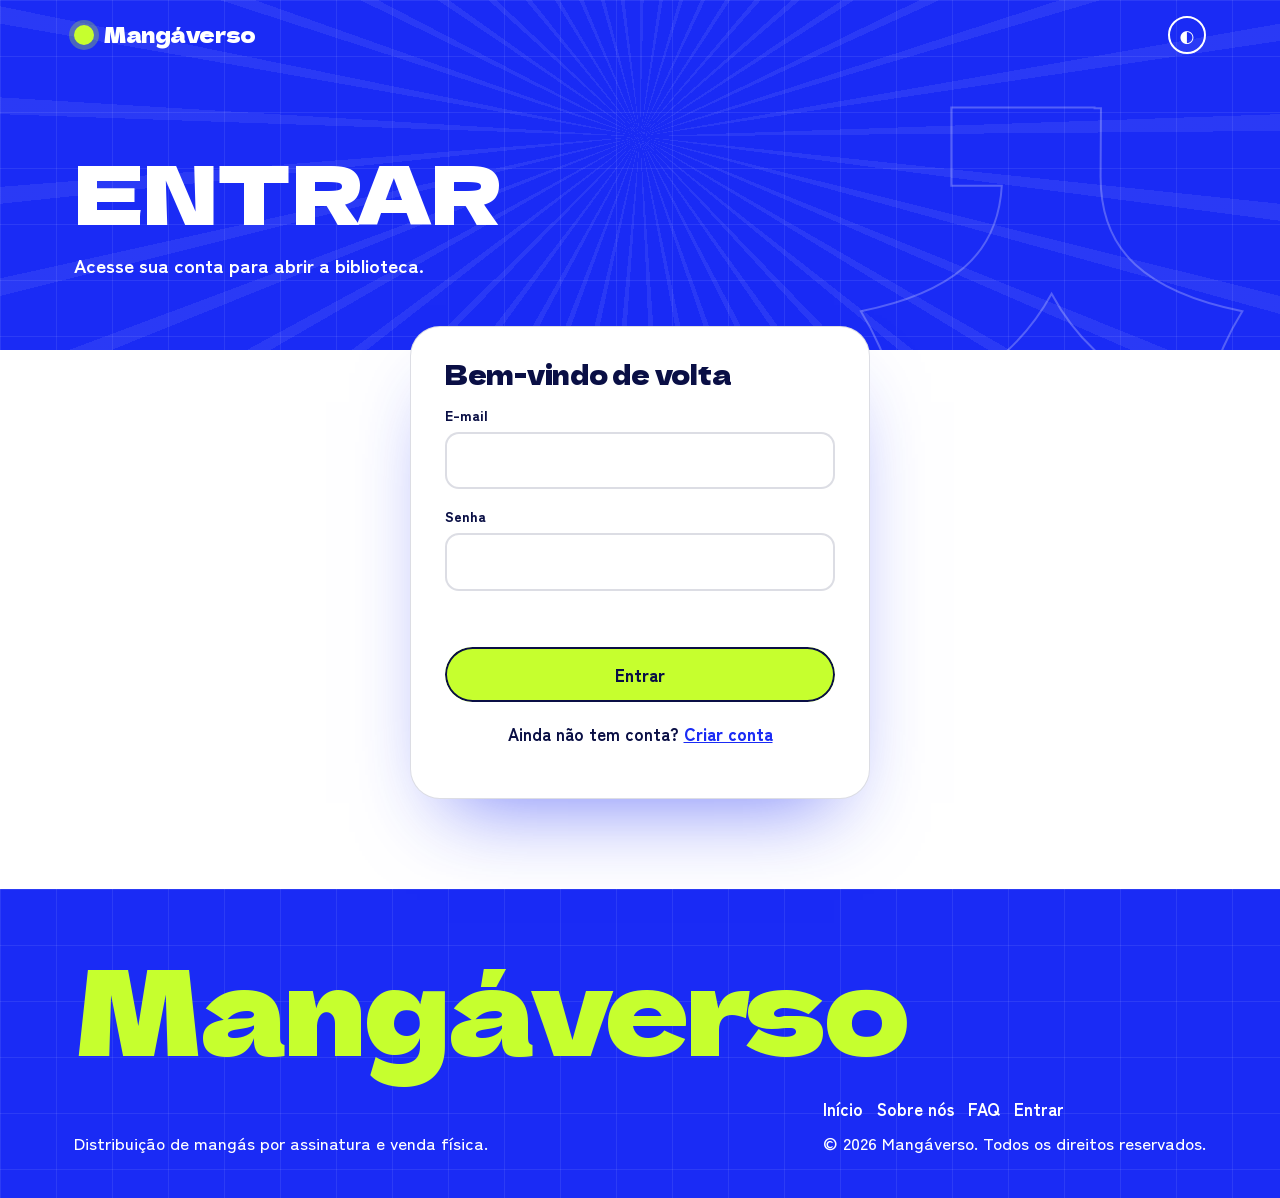
==== commit dfa5765d: "Correções" ====
--- a/biblioteca.html
+++ b/biblioteca.html
@@ -12,7 +12,7 @@
 <svg width="0" height="0" style="position:absolute" aria-hidden="true"><defs><pattern id="ht" width="6" height="6" patternUnits="userSpaceOnUse"><circle cx="3" cy="3" r="1.4" fill="#0a0f45" opacity=".4"/></pattern></defs></svg>
 <header class="blue phead" data-k="本"><div id="nav"></div>
 <div class="wrap"><h1>Biblioteca</h1><p><span id="hi"></span></p><div class="banner" id="plan"></div></div></header>
-<main><section class="blue"><div class="wrap">
+<main><section class="lib-sec"><div class="wrap">
 <div class="tools"><input id="q" type="search" placeholder="Buscar por título ou autor…" aria-label="Buscar"><button class="chip" id="onlyFav" aria-pressed="false">♥ Só favoritos</button></div>
 <div class="chips" id="chips"></div>
 <div id="cats"></div>
--- a/style.css
+++ b/style.css
@@ -1,10 +1,10 @@
-:root{--blue:#1a2bf5;--navy:#0a0f45;--lime:#c6ff2e;--paper:#fff;--soft:#eef1ff;--ink:#0a0f45;--mute:#4a5180;--line:rgba(10,15,69,.14);--e:cubic-bezier(.2,.8,.2,1);--fd:'Dela Gothic One','Zen Kaku Gothic New',Impact,sans-serif;--fb:'Zen Kaku Gothic New','Hiragino Sans',system-ui,sans-serif}
-@media (prefers-color-scheme:dark){:root:not([data-theme="light"]){--paper:#0a0f45;--soft:#0e1560;--ink:#fff;--mute:#aab2ff;--line:rgba(255,255,255,.2)}}
-:root[data-theme="dark"]{--paper:#0a0f45;--soft:#0e1560;--ink:#fff;--mute:#aab2ff;--line:rgba(255,255,255,.2)}
+:root{--blue:#1a2bf5;--navy:#0a0f45;--lime:#c6ff2e;--paper:#fff;--soft:#eef1ff;--ink:#0a0f45;--mute:#4a5180;--accent:#1a2bf5;--line:rgba(10,15,69,.14);--e:cubic-bezier(.2,.8,.2,1);--fd:'Dela Gothic One','Zen Kaku Gothic New',Impact,sans-serif;--fb:'Zen Kaku Gothic New','Hiragino Sans',system-ui,sans-serif;color-scheme:light}
+@media (prefers-color-scheme:dark){:root:not([data-theme="light"]){--paper:#0a0f45;--soft:#0e1560;--ink:#fff;--mute:#aab2ff;--accent:#c6ff2e;--line:rgba(255,255,255,.2);color-scheme:dark}}
+:root[data-theme="dark"]{--paper:#0a0f45;--soft:#0e1560;--ink:#fff;--mute:#aab2ff;--accent:#c6ff2e;--line:rgba(255,255,255,.2);color-scheme:dark}
 *{box-sizing:border-box}
 html{scroll-behavior:smooth;box-sizing:border-box;padding-top:env(safe-area-inset-top,0px);padding-bottom:env(safe-area-inset-bottom,0px)}
 .gate body{display:none}
-body{margin:0;background:var(--paper);color:var(--ink);font:500 17px/1.6 var(--fb);overflow-x:hidden}
+body{margin:0;background:var(--paper);color:var(--ink);font:500 17px/1.6 var(--fb);overflow-x:hidden;transition:background-color .25s,color .25s}
 h1,h2,h3,.dsp{font-family:var(--fd);font-weight:400;line-height:1.02;margin:0;letter-spacing:-.01em}
 h1{text-transform:uppercase}
 a{color:inherit}button{font:inherit;cursor:pointer;color:inherit}
@@ -18,16 +18,15 @@
 .logo{display:flex;align-items:center;gap:10px;font-family:var(--fd);font-size:21px;text-decoration:none;color:#fff;letter-spacing:-.02em}
 .logo i{width:20px;height:20px;border-radius:50%;background:var(--lime);box-shadow:0 0 0 5px rgba(198,255,46,.28);animation:pulse 3s ease-in-out infinite}
 @keyframes pulse{50%{box-shadow:0 0 0 9px rgba(198,255,46,.08)}}
-.pills{display:flex;gap:4px;background:rgba(255,255,255,.14);padding:5px;border-radius:99px;backdrop-filter:blur(10px);border:1px solid rgba(255,255,255,.3)}
-.pills a{text-decoration:none;font-weight:700;font-size:14px;padding:8px 18px;border-radius:99px;color:#fff;white-space:nowrap;transition:background .25s,color .25s}
-.pills a:hover,.pills a[aria-current]{background:#fff;color:var(--blue)}
 .act{display:flex;gap:8px;align-items:center}
 .btn{--sw:#fff;display:inline-block;border:0;background:var(--lime) linear-gradient(var(--sw),var(--sw)) no-repeat left/0 100%;color:var(--navy);font-weight:900;padding:14px 28px;border-radius:99px;text-decoration:none;text-align:center;box-shadow:inset 0 0 0 2px var(--navy);transition:background-size .4s var(--e),transform .25s var(--e)}
 .btn:hover{background-size:100% 100%;transform:translateY(-3px)}
 .btn:disabled{opacity:.6;cursor:default;transform:none}
 .btn.w{background-color:#fff;--sw:var(--lime)}.btn.b{background-color:var(--blue);color:#fff;--sw:var(--navy)}.btn.b:hover{color:#fff}.btn.sm{padding:8px 18px;font-size:14px}
+@media (prefers-color-scheme:dark){:root:not([data-theme="light"]) :is(.card:not(.li):not(.bl),dialog) .btn.b{box-shadow:inset 0 0 0 2px rgba(255,255,255,.35);--sw:var(--lime)}:root:not([data-theme="light"]) :is(.card:not(.li):not(.bl),dialog) .btn.b:hover{color:var(--navy)}}
+:root[data-theme="dark"] :is(.card:not(.li):not(.bl),dialog) .btn.b{box-shadow:inset 0 0 0 2px rgba(255,255,255,.35);--sw:var(--lime)}
+:root[data-theme="dark"] :is(.card:not(.li):not(.bl),dialog) .btn.b:hover{color:var(--navy)}
 .tbtn{border:2px solid currentColor;background:transparent;border-radius:50%;width:38px;height:38px;color:#fff;transition:transform .4s var(--e)}.tbtn:hover{transform:rotate(180deg)}
-@media(max-width:900px){.pills{order:3;width:100%;overflow-x:auto}}
 /* hero / page head */
 .hero,.phead{position:relative;overflow:hidden;isolation:isolate}
 .hero{text-align:center;min-height:720px;padding:150px 0 100px;animation:grid 12s linear infinite}
@@ -49,7 +48,6 @@
 .hero p{margin:30px auto 28px}.phead p{margin:18px 0 0}
 .phead .banner{animation:rise .9s var(--e) .65s both}
 .cta{display:flex;gap:14px;justify-content:center;flex-wrap:wrap;animation:rise .9s var(--e) .65s both}
-.sub{display:flex;gap:10px;justify-content:center;margin-top:18px;flex-wrap:wrap;animation:rise .9s var(--e) .8s both}
 .arw{position:absolute;z-index:1;width:150px;fill:none;stroke:var(--lime);stroke-width:9;stroke-linecap:round;stroke-linejoin:round;pointer-events:none}
 .arw path{stroke-dasharray:1;stroke-dashoffset:1;animation:draw 1.1s var(--e) forwards}
 .a1{left:7%;top:330px}.a1 path{animation-delay:1s}.a2{right:8%;top:110px;transform:scaleY(-1)}.a2 path{animation-delay:1.3s}
@@ -61,7 +59,7 @@
 @keyframes fl{50%{translate:0 -14px}}
 .badge{position:absolute;right:4%;bottom:50px;width:132px;height:132px;z-index:4}
 .badge svg{width:100%;height:100%;animation:spin 16s linear infinite}
-@media(max-width:900px){.glass,.arw{display:none}.hero{padding-top:170px;min-height:640px}.phead{padding-top:170px}.badge{width:92px;height:92px;bottom:14px}}
+@media(max-width:900px){.glass,.arw{display:none}.hero{padding-top:150px;min-height:600px}.phead{padding-top:150px}.badge{width:92px;height:92px;bottom:14px}}
 @media(prefers-reduced-motion:reduce){*{animation:none!important;transition:none!important}html{scroll-behavior:auto}.l b{transform:none}.arw path{stroke-dashoffset:0}}
 .strip{background:var(--lime);color:var(--navy);overflow:hidden;white-space:nowrap;padding:14px 0;font-family:var(--fd);font-size:19px}
 .strip div{display:inline-block;animation:mq 34s linear infinite}@keyframes mq{to{transform:translateX(-50%)}}
@@ -70,7 +68,7 @@
 .lab{display:inline-block;background:var(--lime);color:var(--navy);padding:.02em .22em;border-radius:.2em;rotate:-2deg}
 .grid3{display:grid;grid-template-columns:repeat(3,1fr);gap:22px}.grid2{display:grid;grid-template-columns:1fr 1fr;gap:22px}
 @media(max-width:820px){.grid3,.grid2{grid-template-columns:1fr}}
-.card{border-radius:26px;padding:28px;background:var(--soft);border:1.5px solid var(--line);transition:transform .35s var(--e),box-shadow .35s}
+.card{border-radius:26px;padding:28px;background:var(--soft);color:var(--ink);border:1.5px solid var(--line);transition:transform .35s var(--e),box-shadow .35s,background-color .25s,color .25s}
 .card:hover{transform:translateY(-6px);box-shadow:0 22px 40px -22px rgba(10,15,69,.5)}
 .card.bl{background:var(--blue);color:#fff;border-color:transparent}.card.li{background:var(--lime);color:var(--navy);border-color:transparent}
 .card .n{font-family:var(--fd);font-size:46px;line-height:1}.card h3{font-size:23px;margin:12px 0 10px}.card p{margin:0}
@@ -78,14 +76,13 @@
 .band{text-align:center}.band h2{font-size:clamp(28px,5vw,56px)}.band p{max-width:50ch;margin:16px auto 26px;font-weight:700}
 .rv{opacity:0;transform:translateY(34px)}.rv.in{opacity:1;transform:none;transition:opacity .8s var(--e) var(--d),transform .8s var(--e) var(--d)}
 /* forms */
-.auth{max-width:460px;margin:-24px auto 90px;position:relative;z-index:3;background:var(--paper);border:1.5px solid var(--line);border-radius:30px;padding:34px;box-shadow:0 40px 80px -36px rgba(26,43,245,.6);animation:rise .9s var(--e) .5s both}
+.auth{max-width:460px;margin:-24px auto 90px;position:relative;z-index:3;background:var(--paper);color:var(--ink);border:1.5px solid var(--line);border-radius:30px;padding:34px;box-shadow:0 40px 80px -36px rgba(26,43,245,.6);animation:rise .9s var(--e) .5s both;transition:background-color .25s,color .25s}
 .auth h2{font-size:26px;margin-bottom:6px}.auth label{display:block;font-weight:800;font-size:14px;margin:16px 0 6px}
 .auth input[type=text],.auth input[type=email],.auth input[type=password]{width:100%;border:2px solid var(--line);border-radius:14px;padding:13px 15px;font:inherit;font-weight:700;background:#fff;color:var(--navy);transition:border-color .2s,box-shadow .2s}
 .auth input:focus{outline:0;border-color:var(--blue);box-shadow:0 0 0 4px rgba(26,43,245,.18)}
 .auth .btn{width:100%;margin-top:22px}.err{color:#d6204a;font-weight:800;min-height:22px;margin:12px 0 0;font-size:14px}
-.auth .alt{text-align:center;margin-top:18px;font-weight:700}.auth .alt a{color:var(--blue);font-weight:900}
+.auth .alt{text-align:center;margin-top:18px;font-weight:700}.auth .alt a{color:var(--accent);font-weight:900}
 .chk{display:flex!important;gap:10px;align-items:flex-start;font-weight:600!important;margin-top:16px!important}
-@media (prefers-color-scheme:dark){.auth .alt a{color:var(--lime)}}
 /* plans */
 .toggle{display:inline-flex;border:1.5px solid var(--line);border-radius:99px;padding:4px;background:#fff;margin-bottom:38px}
 .toggle button{border:0;background:none;padding:9px 24px;border-radius:99px;font-weight:800;color:var(--navy);transition:background .25s,color .25s}.toggle button[aria-pressed=true]{background:var(--blue);color:#fff}
@@ -101,13 +98,12 @@
 .fq{width:100%;max-width:520px;border:2px solid var(--line);background:#fff;color:var(--navy);padding:13px 22px;border-radius:99px;font:inherit;font-weight:700;transition:border-color .2s,box-shadow .2s}
 .fq:focus{outline:0;border-color:var(--blue);box-shadow:0 0 0 4px rgba(26,43,245,.18)}
 .fcat{margin:40px 0 16px;font-size:24px}
-details{border:1.5px solid var(--line);border-radius:20px;margin-bottom:12px;padding:0 24px;background:var(--paper);transition:border-color .25s,box-shadow .25s}
-details:hover,details[open]{border-color:var(--blue);box-shadow:0 14px 30px -20px rgba(26,43,245,.7)}
+details{border:1.5px solid var(--line);border-radius:20px;margin-bottom:12px;padding:0 24px;background:var(--paper);color:var(--ink);transition:border-color .25s,box-shadow .25s,background-color .25s}
+details:hover,details[open]{border-color:var(--accent);box-shadow:0 14px 30px -20px rgba(26,43,245,.7)}
 summary{cursor:pointer;font-weight:800;padding:18px 0;list-style:none;display:flex;justify-content:space-between;gap:12px}
 summary::-webkit-details-marker{display:none}
-summary::after{content:"+";color:var(--blue);font-size:26px;line-height:1;transition:transform .3s var(--e)}details[open] summary::after{transform:rotate(135deg)}
+summary::after{content:"+";color:var(--accent);font-size:26px;line-height:1;transition:transform .3s var(--e)}details[open] summary::after{transform:rotate(135deg)}
 details p{margin:0 0 18px;color:var(--mute);animation:rise .4s var(--e)}
-@media (prefers-color-scheme:dark){details:hover,details[open]{border-color:var(--lime)}summary::after{color:var(--lime)}}
 /* library */
 .banner{background:var(--lime);color:var(--navy);border-radius:99px;padding:10px 20px;font-weight:800;margin-top:24px;display:inline-block;position:relative;z-index:3}
 .banner a{font-weight:900}
@@ -136,10 +132,10 @@
 dialog{border:0;border-radius:28px;background:var(--paper);color:var(--ink);width:min(800px,94vw);padding:0;box-shadow:0 30px 90px rgba(0,0,40,.6)}
 dialog[open]{animation:pop .4s var(--e)}@keyframes pop{from{opacity:0;transform:scale(.94) translateY(14px)}}
 dialog::backdrop{background:rgba(10,15,69,.75);backdrop-filter:blur(4px)}
-.dg{display:grid;grid-template-columns:240px 1fr;gap:30px;padding:32px}.dg h3{font-size:28px}.dg .by{color:var(--blue);font-weight:800;margin:8px 0 14px}
+.dg{display:grid;grid-template-columns:240px 1fr;gap:30px;padding:32px}.dg h3{font-size:28px}.dg .by{color:var(--accent);font-weight:800;margin:8px 0 14px}
 .dg dl{display:grid;grid-template-columns:auto 1fr;gap:6px 18px;margin:16px 0;font-size:15px}.dg dt{color:var(--mute)}.dg dd{margin:0;font-weight:700}
 .tag{display:inline-block;background:var(--lime);color:var(--navy);border-radius:99px;padding:4px 14px;font-size:13px;font-weight:800}
-.da{display:flex;gap:10px;flex-wrap:wrap;margin-top:20px}.x{position:absolute;right:14px;top:14px;z-index:2;color:var(--blue)}
+.da{display:flex;gap:10px;flex-wrap:wrap;margin-top:20px}.x{position:absolute;right:14px;top:14px;z-index:2;color:var(--accent)}
 @media(max-width:640px){.dg{grid-template-columns:1fr}.dg .cover{max-width:190px}}
 #rd{width:100vw;max-width:none;height:100dvh;max-height:none;margin:0;border:0;border-radius:0;background:#0a0f45;color:#fff;padding:0}
 #rd[open]{display:grid;grid-template-rows:auto 1fr auto;animation:none}
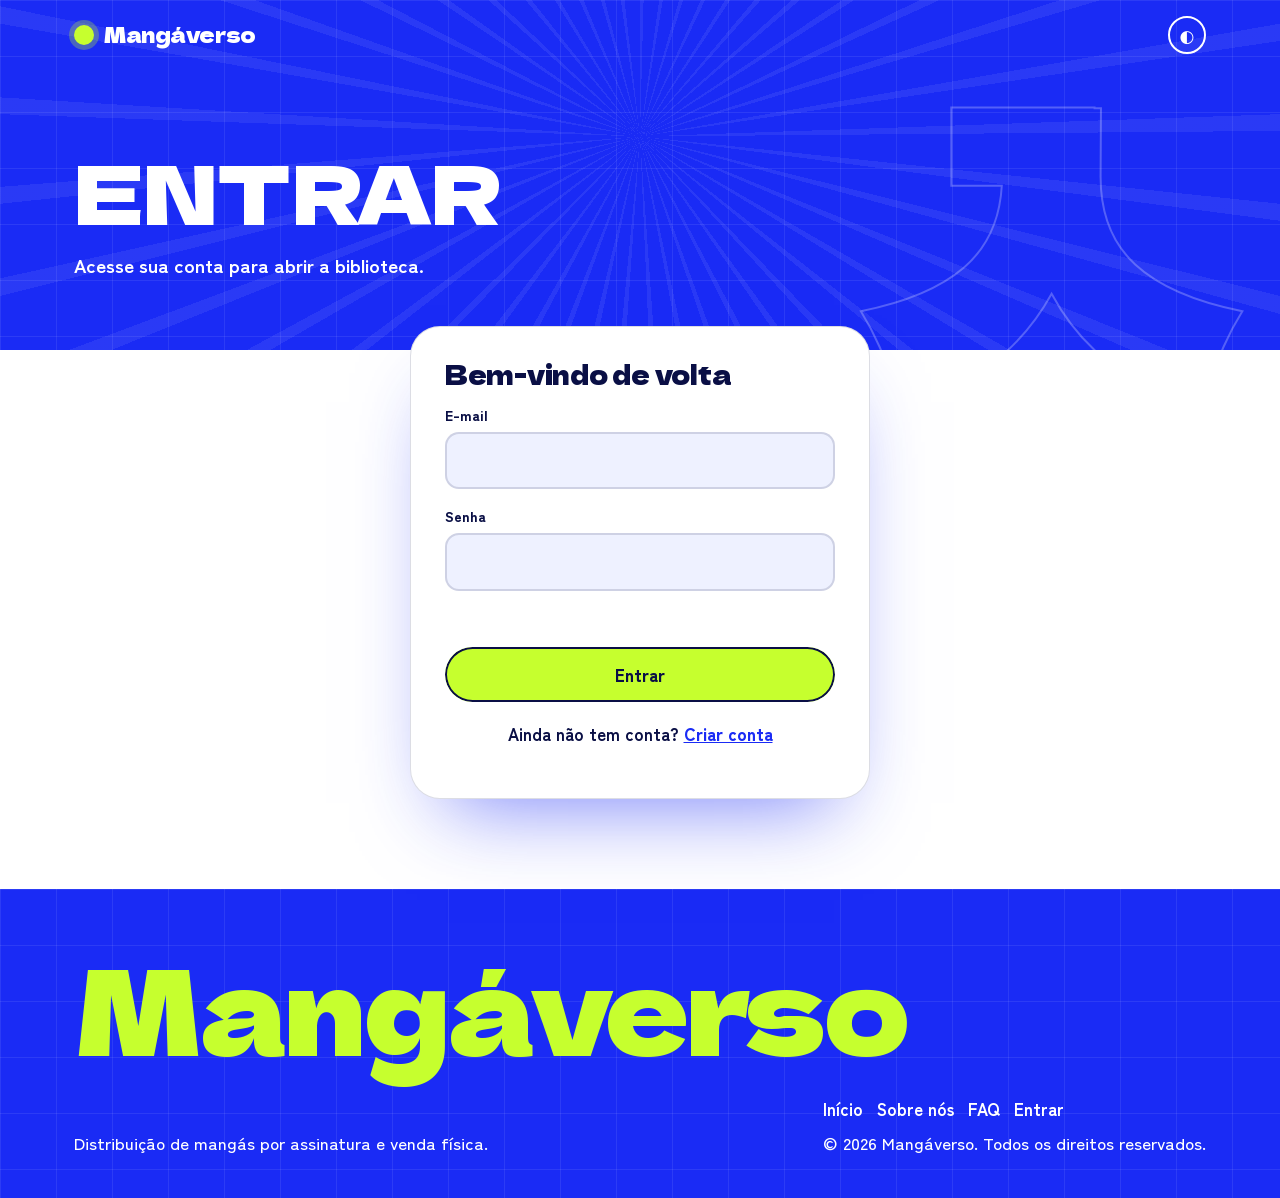
==== commit 4c77c8af: "Melhorias no leitor de mangás, adição da seção de pontos e outros ajustes" ====
--- a/biblioteca.html
+++ b/biblioteca.html
@@ -23,10 +23,10 @@
 <div class="rt"><h3 id="rtitle"></h3>
 <button class="rbt" data-m="page" aria-pressed="true">Página</button><button class="rbt" data-m="spread" aria-pressed="false">Dupla</button><button class="rbt" data-m="scroll" aria-pressed="false">Vertical</button>
 <button class="rbt" id="rtl" aria-pressed="true">日本式 ← direita p/ esquerda</button>
-<button class="rbt" id="zo" aria-label="Diminuir zoom">−</button><button class="rbt" id="zi" aria-label="Aumentar zoom">+</button><button class="rbt" id="fs">Tela cheia</button><button class="rbt" id="rx" style="background:var(--lime);color:var(--navy)">Fechar ✕</button></div>
+<button class="rbt" id="zo" aria-label="Diminuir zoom">−</button><button class="rbt" id="zi" aria-label="Aumentar zoom">+</button><button class="rbt" id="fs">Tela cheia</button><button class="rbt rx" id="rx">Fechar ✕</button></div>
 <div class="stage" id="stage"><div class="inner" id="inner"></div></div>
 <div class="rb"><button class="rbt" id="rp">‹ Anterior</button><input type="range" id="sl" min="1" value="1" aria-label="Página"><span class="ct" id="ct"></span><button class="rbt" id="rn">Próxima ›</button>
-<span class="hint">Atalhos: ← → viram a página, + e − dão zoom. Clique na metade da página para virar. Seu progresso fica salvo.</span></div>
+<span class="hint">Atalhos: ← → viram a página, + e − dão zoom. Clique na metade da página para virar. Seu progresso fica salvo. Ler até o fim e passar tempo aqui rende Manga Coins.</span></div>
 </dialog>
 <div id="foot"></div>
 <script src="app.js"></script>
--- a/style.css
+++ b/style.css
@@ -1,6 +1,6 @@
-:root{--blue:#1a2bf5;--navy:#0a0f45;--lime:#c6ff2e;--paper:#fff;--soft:#eef1ff;--ink:#0a0f45;--mute:#4a5180;--accent:#1a2bf5;--line:rgba(10,15,69,.14);--e:cubic-bezier(.2,.8,.2,1);--fd:'Dela Gothic One','Zen Kaku Gothic New',Impact,sans-serif;--fb:'Zen Kaku Gothic New','Hiragino Sans',system-ui,sans-serif;color-scheme:light}
-@media (prefers-color-scheme:dark){:root:not([data-theme="light"]){--paper:#0a0f45;--soft:#0e1560;--ink:#fff;--mute:#aab2ff;--accent:#c6ff2e;--line:rgba(255,255,255,.2);color-scheme:dark}}
-:root[data-theme="dark"]{--paper:#0a0f45;--soft:#0e1560;--ink:#fff;--mute:#aab2ff;--accent:#c6ff2e;--line:rgba(255,255,255,.2);color-scheme:dark}
+:root{--blue:#1a2bf5;--navy:#0a0f45;--lime:#c6ff2e;--paper:#fff;--soft:#eef1ff;--ink:#0a0f45;--mute:#4a5180;--accent:#1a2bf5;--err:#d6204a;--line:rgba(10,15,69,.14);--e:cubic-bezier(.2,.8,.2,1);--fd:'Dela Gothic One','Zen Kaku Gothic New',Impact,sans-serif;--fb:'Zen Kaku Gothic New','Hiragino Sans',system-ui,sans-serif;color-scheme:light}
+@media (prefers-color-scheme:dark){:root:not([data-theme="light"]){--paper:#0a0f45;--soft:#0e1560;--ink:#fff;--mute:#aab2ff;--accent:#c6ff2e;--err:#ff6b8b;--line:rgba(255,255,255,.2);color-scheme:dark}}
+:root[data-theme="dark"]{--paper:#0a0f45;--soft:#0e1560;--ink:#fff;--mute:#aab2ff;--accent:#c6ff2e;--err:#ff6b8b;--line:rgba(255,255,255,.2);color-scheme:dark}
 *{box-sizing:border-box}
 html{scroll-behavior:smooth;box-sizing:border-box;padding-top:env(safe-area-inset-top,0px);padding-bottom:env(safe-area-inset-bottom,0px)}
 .gate body{display:none}
@@ -23,9 +23,9 @@
 .btn:hover{background-size:100% 100%;transform:translateY(-3px)}
 .btn:disabled{opacity:.6;cursor:default;transform:none}
 .btn.w{background-color:#fff;--sw:var(--lime)}.btn.b{background-color:var(--blue);color:#fff;--sw:var(--navy)}.btn.b:hover{color:#fff}.btn.sm{padding:8px 18px;font-size:14px}
-@media (prefers-color-scheme:dark){:root:not([data-theme="light"]) :is(.card:not(.li):not(.bl),dialog) .btn.b{box-shadow:inset 0 0 0 2px rgba(255,255,255,.35);--sw:var(--lime)}:root:not([data-theme="light"]) :is(.card:not(.li):not(.bl),dialog) .btn.b:hover{color:var(--navy)}}
-:root[data-theme="dark"] :is(.card:not(.li):not(.bl),dialog) .btn.b{box-shadow:inset 0 0 0 2px rgba(255,255,255,.35);--sw:var(--lime)}
-:root[data-theme="dark"] :is(.card:not(.li):not(.bl),dialog) .btn.b:hover{color:var(--navy)}
+@media (prefers-color-scheme:dark){:root:not([data-theme="light"]) :is(.card:not(.li):not(.bl):not(.hot),dialog) .btn.b{box-shadow:inset 0 0 0 2px rgba(255,255,255,.35);--sw:var(--lime)}:root:not([data-theme="light"]) :is(.card:not(.li):not(.bl):not(.hot),dialog) .btn.b:hover{color:var(--navy)}}
+:root[data-theme="dark"] :is(.card:not(.li):not(.bl):not(.hot),dialog) .btn.b{box-shadow:inset 0 0 0 2px rgba(255,255,255,.35);--sw:var(--lime)}
+:root[data-theme="dark"] :is(.card:not(.li):not(.bl):not(.hot),dialog) .btn.b:hover{color:var(--navy)}
 .tbtn{border:2px solid currentColor;background:transparent;border-radius:50%;width:38px;height:38px;color:#fff;transition:transform .4s var(--e)}.tbtn:hover{transform:rotate(180deg)}
 /* hero / page head */
 .hero,.phead{position:relative;overflow:hidden;isolation:isolate}
@@ -68,7 +68,7 @@
 .lab{display:inline-block;background:var(--lime);color:var(--navy);padding:.02em .22em;border-radius:.2em;rotate:-2deg}
 .grid3{display:grid;grid-template-columns:repeat(3,1fr);gap:22px}.grid2{display:grid;grid-template-columns:1fr 1fr;gap:22px}
 @media(max-width:820px){.grid3,.grid2{grid-template-columns:1fr}}
-.card{border-radius:26px;padding:28px;background:var(--soft);color:var(--ink);border:1.5px solid var(--line);transition:transform .35s var(--e),box-shadow .35s,background-color .25s,color .25s}
+.card{border-radius:26px;padding:28px;background:var(--soft);color:var(--ink);border:1.5px solid var(--line);transition:transform .35s var(--e),box-shadow .35s,background-color .25s,color .25s,border-color .25s}
 .card:hover{transform:translateY(-6px);box-shadow:0 22px 40px -22px rgba(10,15,69,.5)}
 .card.bl{background:var(--blue);color:#fff;border-color:transparent}.card.li{background:var(--lime);color:var(--navy);border-color:transparent}
 .card .n{font-family:var(--fd);font-size:46px;line-height:1}.card h3{font-size:23px;margin:12px 0 10px}.card p{margin:0}
@@ -76,18 +76,20 @@
 .band{text-align:center}.band h2{font-size:clamp(28px,5vw,56px)}.band p{max-width:50ch;margin:16px auto 26px;font-weight:700}
 .rv{opacity:0;transform:translateY(34px)}.rv.in{opacity:1;transform:none;transition:opacity .8s var(--e) var(--d),transform .8s var(--e) var(--d)}
 /* forms */
-.auth{max-width:460px;margin:-24px auto 90px;position:relative;z-index:3;background:var(--paper);color:var(--ink);border:1.5px solid var(--line);border-radius:30px;padding:34px;box-shadow:0 40px 80px -36px rgba(26,43,245,.6);animation:rise .9s var(--e) .5s both;transition:background-color .25s,color .25s}
+.auth{max-width:460px;margin:-24px auto 90px;position:relative;z-index:3;background:var(--paper);color:var(--ink);border:1.5px solid var(--line);border-radius:30px;padding:34px;box-shadow:0 40px 80px -36px rgba(26,43,245,.6);animation:rise .9s var(--e) .5s both;transition:background-color .25s,color .25s,border-color .25s}
 .auth h2{font-size:26px;margin-bottom:6px}.auth label{display:block;font-weight:800;font-size:14px;margin:16px 0 6px}
-.auth input[type=text],.auth input[type=email],.auth input[type=password]{width:100%;border:2px solid var(--line);border-radius:14px;padding:13px 15px;font:inherit;font-weight:700;background:#fff;color:var(--navy);transition:border-color .2s,box-shadow .2s}
-.auth input:focus{outline:0;border-color:var(--blue);box-shadow:0 0 0 4px rgba(26,43,245,.18)}
-.auth .btn{width:100%;margin-top:22px}.err{color:#d6204a;font-weight:800;min-height:22px;margin:12px 0 0;font-size:14px}
+.auth input[type=text],.auth input[type=email],.auth input[type=password]{width:100%;border:2px solid var(--line);border-radius:14px;padding:13px 15px;font:inherit;font-weight:700;background:var(--soft);color:var(--ink);transition:border-color .2s,box-shadow .2s,background-color .25s,color .25s}
+.auth input:focus{outline:0;border-color:var(--accent);box-shadow:0 0 0 4px rgba(198,255,46,.22)}
+.auth .btn{width:100%;margin-top:22px}.err{color:var(--err);font-weight:800;min-height:22px;margin:12px 0 0;font-size:14px}
 .auth .alt{text-align:center;margin-top:18px;font-weight:700}.auth .alt a{color:var(--accent);font-weight:900}
 .chk{display:flex!important;gap:10px;align-items:flex-start;font-weight:600!important;margin-top:16px!important}
 /* plans */
-.toggle{display:inline-flex;border:1.5px solid var(--line);border-radius:99px;padding:4px;background:#fff;margin-bottom:38px}
-.toggle button{border:0;background:none;padding:9px 24px;border-radius:99px;font-weight:800;color:var(--navy);transition:background .25s,color .25s}.toggle button[aria-pressed=true]{background:var(--blue);color:#fff}
+.toggle{display:inline-flex;border:1.5px solid var(--line);border-radius:99px;padding:4px;background:var(--soft);margin-bottom:38px;transition:background-color .25s,border-color .25s}
+.toggle button{border:0;background:none;padding:9px 24px;border-radius:99px;font-weight:800;color:var(--ink);transition:background .25s,color .25s}.toggle button[aria-pressed=true]{background:var(--blue);color:#fff}
 .plans{display:grid;grid-template-columns:repeat(3,1fr);gap:24px;align-items:stretch}
-.plan{display:flex;flex-direction:column;position:relative;background:var(--blue);color:#fff;border-color:transparent;animation:rise .7s var(--e) both}.plan:nth-child(2){animation-delay:.1s}.plan:nth-child(3){background:var(--navy);animation-delay:.2s}
+.plan{display:flex;flex-direction:column;position:relative;background:var(--blue);color:#fff;border-color:transparent;animation:rise .7s var(--e) both}.plan:nth-child(2){animation-delay:.1s}.plan:nth-child(3){background:var(--navy);border-color:var(--line);animation-delay:.2s}
+@media (prefers-color-scheme:dark){:root:not([data-theme="light"]) .plan:nth-child(3){background:var(--soft);border-color:rgba(198,255,46,.4)}}
+:root[data-theme="dark"] .plan:nth-child(3){background:var(--soft);border-color:rgba(198,255,46,.4)}
 .plan.hot{background:var(--lime);color:var(--navy);margin-top:-14px;margin-bottom:14px}
 .plan .pt{position:absolute;top:-16px;right:22px;background:var(--navy);color:#fff;border-radius:99px;padding:5px 16px;font-weight:800;font-size:13px}
 .price{font-family:var(--fd);font-size:42px;margin:14px 0 0}.price small{font:700 15px var(--fb)}
@@ -95,34 +97,38 @@
 .plan li::before{content:"✔";position:absolute;left:0;color:var(--lime);font-weight:800}.plan.hot li::before{color:var(--blue)}
 @media(max-width:860px){.plans{grid-template-columns:1fr}.plan.hot{margin:0}}
 /* faq */
-.fq{width:100%;max-width:520px;border:2px solid var(--line);background:#fff;color:var(--navy);padding:13px 22px;border-radius:99px;font:inherit;font-weight:700;transition:border-color .2s,box-shadow .2s}
-.fq:focus{outline:0;border-color:var(--blue);box-shadow:0 0 0 4px rgba(26,43,245,.18)}
+.fq{width:100%;max-width:520px;border:2px solid var(--line);background:var(--soft);color:var(--ink);padding:13px 22px;border-radius:99px;font:inherit;font-weight:700;transition:border-color .2s,box-shadow .2s,background-color .25s,color .25s}
+.fq:focus{outline:0;border-color:var(--accent);box-shadow:0 0 0 4px rgba(198,255,46,.22)}
 .fcat{margin:40px 0 16px;font-size:24px}
-details{border:1.5px solid var(--line);border-radius:20px;margin-bottom:12px;padding:0 24px;background:var(--paper);color:var(--ink);transition:border-color .25s,box-shadow .25s,background-color .25s}
+details{border:1.5px solid var(--line);border-radius:20px;margin-bottom:12px;padding:0 24px;background:var(--soft);color:var(--ink);transition:border-color .25s,box-shadow .25s,background-color .25s}
 details:hover,details[open]{border-color:var(--accent);box-shadow:0 14px 30px -20px rgba(26,43,245,.7)}
 summary{cursor:pointer;font-weight:800;padding:18px 0;list-style:none;display:flex;justify-content:space-between;gap:12px}
 summary::-webkit-details-marker{display:none}
 summary::after{content:"+";color:var(--accent);font-size:26px;line-height:1;transition:transform .3s var(--e)}details[open] summary::after{transform:rotate(135deg)}
 details p{margin:0 0 18px;color:var(--mute);animation:rise .4s var(--e)}
 /* library */
+.lib-sec{background:#05060c;color:#fff}
 .banner{background:var(--lime);color:var(--navy);border-radius:99px;padding:10px 20px;font-weight:800;margin-top:24px;display:inline-block;position:relative;z-index:3}
 .banner a{font-weight:900}
 .tools{display:flex;gap:12px;flex-wrap:wrap;margin-bottom:18px}
-.tools input{flex:1;min-width:210px;border:2px solid transparent;background:#fff;color:var(--navy);padding:12px 20px;border-radius:99px;font:inherit;font-weight:700}
-.tools input:focus{outline:0;border-color:var(--lime)}
+.tools input{flex:1;min-width:210px;border:2px solid rgba(26,43,245,.7);background:#0e1560;color:#fff;padding:12px 20px;border-radius:99px;font:inherit;font-weight:700;transition:border-color .2s,box-shadow .2s}
+.tools input::placeholder{color:#aab2ff;opacity:.85}
+.tools input:focus{outline:0;border-color:var(--lime);box-shadow:0 0 0 4px rgba(198,255,46,.18)}
 .chips{display:flex;gap:8px;flex-wrap:wrap}
-.chip{border:1.5px solid rgba(255,255,255,.8);background:transparent;border-radius:99px;padding:8px 18px;font-weight:800;color:#fff;transition:background .25s,color .25s,transform .25s var(--e)}
-.chip:hover{transform:translateY(-2px)}.chip[aria-pressed=true]{background:var(--lime);color:var(--navy);border-color:var(--lime)}
-.cat{margin-top:44px}.cat h3{font-size:24px;display:flex;gap:12px;align-items:center;flex-wrap:wrap}.cat h3 small{font:700 14px var(--fb);opacity:.85}
-.row{display:flex;gap:24px;overflow-x:auto;padding:24px 6px;scroll-snap-type:x proximity;scrollbar-color:var(--lime) transparent}
-.cv{position:relative;flex:none;width:176px;scroll-snap-align:start}.cv>button.o{border:0;background:none;padding:0;text-align:left;width:100%;color:inherit}
-.cv:hover .cover{transform:translateY(-10px) rotate(-2deg);box-shadow:inset 6px 0 0 rgba(0,0,0,.18),0 26px 30px -14px rgba(0,0,40,.7)}
-.cv .meta{margin-top:12px;font-weight:800;font-size:14px;line-height:1.3}.cv .meta span{display:block;opacity:.8;font-weight:500}
-.fav{position:absolute;top:8px;left:12px;z-index:5;width:34px;height:34px;border-radius:50%;border:0;background:var(--lime);color:var(--navy);font-size:16px;transition:transform .25s var(--e)}.fav:hover{transform:scale(1.2)}
-.bar{height:5px;background:rgba(255,255,255,.3);border-radius:9px;margin-top:8px;overflow:hidden}.bar i{display:block;height:100%;background:var(--lime)}
-.empty{padding:40px;text-align:center;border:2px dashed rgba(255,255,255,.5);border-radius:22px;margin-top:30px}
-.legal{margin-top:34px;padding:18px 22px;border-radius:18px;background:rgba(255,255,255,.14);font-size:14px;border-left:6px solid var(--lime)}
-.cover{aspect-ratio:2/3;position:relative;overflow:hidden;background:var(--b);color:var(--f);border-radius:4px 12px 12px 4px;box-shadow:inset 6px 0 0 rgba(0,0,0,.18),0 14px 26px -12px rgba(0,0,40,.65);transition:transform .35s var(--e),box-shadow .35s}
+.chip{border:1.5px solid rgba(26,43,245,.75);background:#0a0f45;border-radius:99px;padding:8px 18px;font-weight:800;color:#fff;transition:background .25s,color .25s,border-color .25s,transform .25s var(--e)}
+.chip:hover{transform:translateY(-2px);border-color:var(--lime)}.chip[aria-pressed=true]{background:var(--lime);color:var(--navy);border-color:var(--lime)}
+.cat{margin-top:44px}.cat h3{font-size:24px;display:flex;gap:12px;align-items:center;flex-wrap:wrap;color:#fff}.cat h3 small{font:700 14px var(--fb);color:#aab2ff}
+.row{display:flex;gap:20px;overflow-x:auto;padding:24px 6px;scroll-snap-type:x proximity;scrollbar-color:var(--lime) transparent}
+.cv{position:relative;flex:none;width:196px;scroll-snap-align:start;background:#0e1560;border:1.5px solid rgba(26,43,245,.75);border-radius:20px;padding:12px;transition:transform .35s var(--e),box-shadow .35s,border-color .25s,background-color .25s}
+.cv:hover{transform:translateY(-8px);background:#121b78;border-color:var(--lime);box-shadow:0 22px 36px -14px rgba(26,43,245,.65)}
+.cv>button.o{border:0;background:none;padding:0;text-align:left;width:100%;color:#fff}
+.cv:hover .cover{transform:translateY(-3px) rotate(-1.5deg);box-shadow:inset 0 0 0 1.5px rgba(255,255,255,.22),0 16px 24px -10px rgba(0,0,0,.85)}
+.cv .meta{margin-top:12px;font-weight:800;font-size:14px;line-height:1.3;color:#fff}.cv .meta span{display:block;color:#aab2ff;font-weight:500;margin-top:2px}
+.fav{position:absolute;top:18px;left:18px;z-index:5;width:34px;height:34px;border-radius:50%;border:0;background:var(--lime);color:var(--navy);font-size:16px;box-shadow:0 4px 12px rgba(0,0,0,.45);transition:transform .25s var(--e)}.fav:hover{transform:scale(1.2)}
+.bar{height:5px;background:rgba(255,255,255,.22);border-radius:9px;margin-top:8px;overflow:hidden}.bar i{display:block;height:100%;background:var(--lime)}
+.empty{padding:40px;text-align:center;background:#0a0f45;border:2px dashed rgba(198,255,46,.45);border-radius:22px;margin-top:30px;color:#d3d8ff}
+.legal{margin-top:34px;padding:18px 22px;border-radius:18px;background:#0a0f45;border:1.5px solid rgba(26,43,245,.55);font-size:14px;border-left:6px solid var(--lime);color:#d3d8ff}
+.cover{aspect-ratio:2/3;position:relative;overflow:hidden;background:var(--b);color:var(--f);border-radius:6px 12px 12px 6px;box-shadow:inset 0 0 0 1.5px rgba(255,255,255,.18),inset 6px 0 0 rgba(0,0,0,.18),0 14px 26px -12px rgba(0,0,40,.75);transition:transform .35s var(--e),box-shadow .35s}
 .cover>svg,.cover>img{position:absolute;inset:0;width:100%;height:100%}.cover>img{object-fit:cover;z-index:2}
 .art .f{fill:var(--f)}.art .s{fill:none;stroke:var(--f);stroke-width:7;stroke-linecap:round;stroke-linejoin:round}.art .w{fill:var(--b)}
 .cover .k{position:absolute;top:10px;right:12px;writing-mode:vertical-rl;font-family:var(--fd);font-size:20px}
@@ -137,19 +143,58 @@
 .tag{display:inline-block;background:var(--lime);color:var(--navy);border-radius:99px;padding:4px 14px;font-size:13px;font-weight:800}
 .da{display:flex;gap:10px;flex-wrap:wrap;margin-top:20px}.x{position:absolute;right:14px;top:14px;z-index:2;color:var(--accent)}
 @media(max-width:640px){.dg{grid-template-columns:1fr}.dg .cover{max-width:190px}}
-#rd{width:100vw;max-width:none;height:100dvh;max-height:none;margin:0;border:0;border-radius:0;background:#0a0f45;color:#fff;padding:0}
-#rd[open]{display:grid;grid-template-rows:auto 1fr auto;animation:none}
-.rt,.rb{display:flex;gap:10px;align-items:center;flex-wrap:wrap;padding:10px 16px;background:var(--blue)}.rt h3{font-size:16px;margin-right:auto}
-.rbt{border:1.5px solid #fff;background:transparent;color:#fff;border-radius:99px;padding:6px 14px;font-weight:800;font-size:13px}
-.rbt[aria-pressed=true]{background:var(--lime);color:var(--navy);border-color:var(--lime)}
-.stage{overflow:auto;display:flex;padding:18px;background-image:radial-gradient(rgba(255,255,255,.08) 1.3px,transparent 1.6px);background-size:12px 12px}
+/* leitor: paleta suave e fundo liso, para descansar a vista */
+#rd{--rd-bg:#23262d;--rd-bar:#2c3039;--rd-ink:#dcdde2;--rd-mute:#a0a4af;--rd-line:rgba(220,221,226,.28);--rd-on:#b4c48f;--rd-on-ink:#23262d;--ch:124px;width:100vw;max-width:none;height:100dvh;max-height:none;margin:0;border:0;border-radius:0;background:var(--rd-bg);color:var(--rd-ink);padding:0}
+#rd[open]{display:grid;grid-template-rows:auto minmax(0,1fr) auto;animation:none}
+#rd :focus-visible{outline-color:var(--rd-on)}
+#rd .rt,#rd .rb{display:flex;gap:8px;align-items:center;flex-wrap:wrap;padding:8px 14px;background:var(--rd-bar)}
+#rd .rt{border-bottom:1px solid var(--rd-line)}#rd .rb{border-top:1px solid var(--rd-line)}
+#rd .rt h3{font-size:15px;margin-right:auto;color:var(--rd-ink)}
+#rd .rbt{border:1.5px solid var(--rd-line);background:transparent;color:var(--rd-ink);border-radius:99px;padding:5px 13px;font-weight:700;font-size:13px;transition:background-color .2s,border-color .2s}
+#rd .rbt:hover{background:rgba(220,221,226,.1)}
+#rd .rbt[aria-pressed=true]{background:var(--rd-on);color:var(--rd-on-ink);border-color:var(--rd-on)}
+#rd .rbt.rx{border-color:var(--rd-on);color:var(--rd-on)}#rd .rbt.rx:hover{background:var(--rd-on);color:var(--rd-on-ink)}
+.stage{overflow:auto;display:flex;padding:8px;background:var(--rd-bg);scrollbar-color:#585e6b transparent}
 .inner{margin:auto;display:flex;align-items:flex-start}
-.pg{position:relative;background:#fffdf6;aspect-ratio:2/3;height:calc((100dvh - 150px)*var(--z));flex:none;box-shadow:0 10px 40px rgba(0,0,0,.55)}
-.pg svg,.pg img{position:absolute;inset:0;width:100%;height:100%}.pg img{object-fit:contain;background:#fffdf6}
-.vs .inner{flex-direction:column;gap:14px;width:100%}.vs .pg{height:auto;width:min(calc(640px*var(--z)),96%);margin:0 auto}
-.rb input{flex:1;min-width:120px;accent-color:var(--lime)}.rb .ct{font-weight:800;min-width:64px;text-align:center}.hint{font-size:12px;opacity:.8;flex-basis:100%}
+/* página ocupa quase toda a altura disponível (--ch = altura das barras, medida em JS) e nunca passa da largura da tela */
+.pg{position:relative;background:#f1ece0;aspect-ratio:2/3;height:calc(min(100dvh - var(--ch,124px),(100vw - 16px)*1.5/var(--n,1))*var(--z,1));flex:none;box-shadow:0 6px 24px rgba(0,0,0,.35)}
+.pg svg,.pg img{position:absolute;inset:0;width:100%;height:100%;filter:brightness(.93) saturate(.7) sepia(.06)}.pg img{object-fit:contain;background:#f1ece0}
+.vs .inner{flex-direction:column;gap:10px;width:100%}.vs .pg{height:auto;width:calc(min(980px,100%)*var(--z,1));margin:0 auto}
+#rd .rb input{flex:1;min-width:120px;accent-color:var(--rd-on)}#rd .rb .ct{font-weight:800;min-width:64px;text-align:center}
+.hint{font-size:12px;color:var(--rd-mute)}
+@media(max-width:1900px){.hint{display:none}}
 .dp text{font-family:var(--fd)}
 footer{padding:56px 0 36px}footer .wrap{display:flex;justify-content:space-between;gap:24px;flex-wrap:wrap;align-items:end}
 footer .big{font-size:clamp(38px,10vw,118px);color:var(--lime);width:100%;letter-spacing:-.03em}footer p{margin:6px 0}footer a{margin-right:14px;font-weight:700;text-decoration:none}footer a:hover{text-decoration:underline}
 .toast{position:fixed;bottom:calc(22px + env(safe-area-inset-bottom,0px));left:50%;transform:translate(-50%,140px);background:var(--lime);color:var(--navy);padding:12px 26px;border-radius:99px;font-weight:800;transition:transform .35s var(--e);z-index:9999}
 .toast.on{transform:translate(-50%,0)}
+/* Manga Coin */
+.coinlink{display:inline-flex;align-items:center;gap:7px}.coinlink svg{flex:none}
+.coin{display:block;filter:drop-shadow(0 14px 16px rgba(10,15,69,.45))}
+.coin.flip{animation:flip 1.5s var(--e) both}
+@keyframes flip{from{transform:rotateY(630deg) scale(.55);opacity:0}}
+.wallet{display:grid;grid-template-columns:auto 1fr;gap:44px;align-items:center;padding:40px;background-color:var(--blue);background-image:radial-gradient(circle,rgba(10,15,69,.3) 1.4px,transparent 1.7px);background-size:8px 8px;color:#fff;border-color:transparent}
+.wallet:hover{transform:none}
+.wallet .lbl{font-weight:800;color:#d3d8ff}
+.bal{font-family:var(--fd);font-size:clamp(60px,10vw,112px);line-height:1;color:var(--lime);margin:4px 0 2px}
+.bal small{font:800 22px var(--fb);color:#fff;margin-left:10px}
+.goal{margin-top:22px;max-width:460px;font-weight:700}.goal .bar{height:9px;margin-top:10px}
+@media(max-width:720px){.wallet{grid-template-columns:1fr;justify-items:center;text-align:center;padding:30px 22px}.goal{margin-inline:auto}}
+.earn{display:grid;grid-template-columns:repeat(4,1fr);gap:22px}
+@media(max-width:1000px){.earn{grid-template-columns:1fr 1fr}}@media(max-width:560px){.earn{grid-template-columns:1fr}}
+.tag.soon{background:transparent;border:1.5px solid var(--line);color:var(--mute)}
+.earn .card p{margin:10px 0 16px}
+.rwd{display:grid;grid-template-columns:repeat(3,1fr);gap:22px}
+@media(max-width:900px){.rwd{grid-template-columns:1fr 1fr}}@media(max-width:560px){.rwd{grid-template-columns:1fr}}
+.rw{display:flex;flex-direction:column}.rw p{flex:1;color:var(--mute)}.rw h3{margin-top:0!important}
+.tile{aspect-ratio:16/10;border-radius:18px;display:grid;place-items:center;font-family:var(--fd);font-size:clamp(54px,7vw,84px);line-height:1;margin-bottom:18px;background-color:var(--blue);color:var(--lime);background-image:radial-gradient(circle,rgba(10,15,69,.35) 1.4px,transparent 1.7px);background-size:8px 8px;box-shadow:inset 0 0 0 2px var(--navy)}
+.tile.v2{background-color:var(--lime);color:var(--navy);background-image:radial-gradient(circle,rgba(10,15,69,.22) 1.4px,transparent 1.7px)}
+.tile.v3{background-color:var(--navy);color:#fff;background-image:radial-gradient(circle,rgba(255,255,255,.14) 1.4px,transparent 1.7px)}
+.tile.v4{background-color:#fff;color:var(--blue);background-image:radial-gradient(circle,rgba(26,43,245,.28) 1.4px,transparent 1.7px)}
+.cost{display:flex;align-items:center;gap:8px;font-family:var(--fd);font-size:26px;margin:16px 0 14px}
+.cost .coin{filter:none}
+.rw .btn{width:100%}
+.reslist{list-style:none;margin:0;padding:0;display:grid;gap:12px}
+.reslist li{color:var(--ink);display:flex;gap:14px;align-items:center;flex-wrap:wrap;padding:16px 22px;border:1.5px solid var(--line);border-radius:20px;background:var(--soft)}
+.reslist b{flex:1;min-width:180px}.reslist code{font-weight:900;letter-spacing:.08em;background:var(--lime);color:var(--navy);border-radius:8px;padding:3px 10px}
+.reslist small{color:var(--mute);font-weight:700}
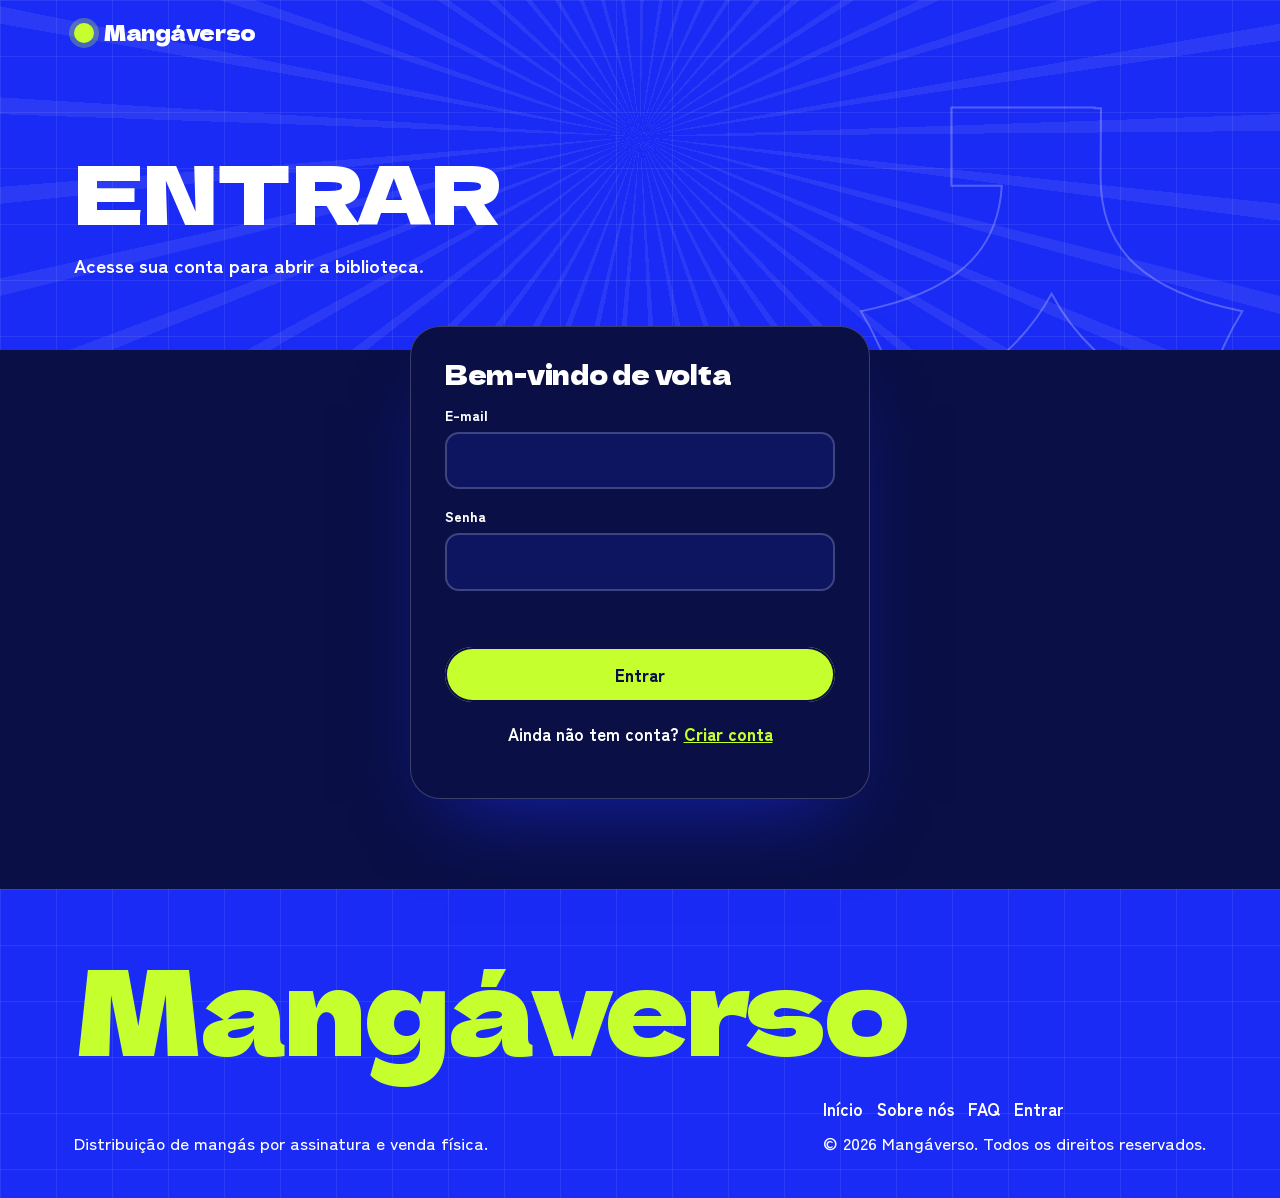
==== commit 24760008: "Correções visuais, sistema anti-farm de moedas e integração das moedas com o banco de dados" ====
--- a/biblioteca.html
+++ b/biblioteca.html
@@ -26,7 +26,8 @@
 <button class="rbt" id="zo" aria-label="Diminuir zoom">−</button><button class="rbt" id="zi" aria-label="Aumentar zoom">+</button><button class="rbt" id="fs">Tela cheia</button><button class="rbt rx" id="rx">Fechar ✕</button></div>
 <div class="stage" id="stage"><div class="inner" id="inner"></div></div>
 <div class="rb"><button class="rbt" id="rp">‹ Anterior</button><input type="range" id="sl" min="1" value="1" aria-label="Página"><span class="ct" id="ct"></span><button class="rbt" id="rn">Próxima ›</button>
-<span class="hint">Atalhos: ← → viram a página, + e − dão zoom. Clique na metade da página para virar. Seu progresso fica salvo. Ler até o fim e passar tempo aqui rende Manga Coins.</span></div>
+<span class="hint">Atalhos: ← → viram a página, + e − dão zoom. Clique na metade da página para virar. Seu progresso fica salvo. As Manga Coins só contam enquanto você lê de verdade: a contagem pausa se ficar parado.</span></div>
+<div class="afk" id="afk" hidden role="alertdialog" aria-labelledby="afkt"><div><h3 id="afkt">Ainda está lendo?</h3><p>Pausamos a contagem de moedas porque faz um tempo que você não vira a página.</p><button class="btn" id="afkgo">Continuar lendo</button></div></div>
 </dialog>
 <div id="foot"></div>
 <script src="app.js"></script>
--- a/style.css
+++ b/style.css
@@ -1,6 +1,4 @@
-:root{--blue:#1a2bf5;--navy:#0a0f45;--lime:#c6ff2e;--paper:#fff;--soft:#eef1ff;--ink:#0a0f45;--mute:#4a5180;--accent:#1a2bf5;--err:#d6204a;--line:rgba(10,15,69,.14);--e:cubic-bezier(.2,.8,.2,1);--fd:'Dela Gothic One','Zen Kaku Gothic New',Impact,sans-serif;--fb:'Zen Kaku Gothic New','Hiragino Sans',system-ui,sans-serif;color-scheme:light}
-@media (prefers-color-scheme:dark){:root:not([data-theme="light"]){--paper:#0a0f45;--soft:#0e1560;--ink:#fff;--mute:#aab2ff;--accent:#c6ff2e;--err:#ff6b8b;--line:rgba(255,255,255,.2);color-scheme:dark}}
-:root[data-theme="dark"]{--paper:#0a0f45;--soft:#0e1560;--ink:#fff;--mute:#aab2ff;--accent:#c6ff2e;--err:#ff6b8b;--line:rgba(255,255,255,.2);color-scheme:dark}
+:root{--blue:#1a2bf5;--navy:#0a0f45;--lime:#c6ff2e;--paper:#0a0f45;--soft:#0e1560;--ink:#fff;--mute:#aab2ff;--accent:#c6ff2e;--err:#ff6b8b;--line:rgba(255,255,255,.2);--e:cubic-bezier(.2,.8,.2,1);--fd:'Dela Gothic One','Zen Kaku Gothic New',Impact,sans-serif;--fb:'Zen Kaku Gothic New','Hiragino Sans',system-ui,sans-serif;color-scheme:dark}
 *{box-sizing:border-box}
 html{scroll-behavior:smooth;box-sizing:border-box;padding-top:env(safe-area-inset-top,0px);padding-bottom:env(safe-area-inset-bottom,0px)}
 .gate body{display:none}
@@ -23,9 +21,7 @@
 .btn:hover{background-size:100% 100%;transform:translateY(-3px)}
 .btn:disabled{opacity:.6;cursor:default;transform:none}
 .btn.w{background-color:#fff;--sw:var(--lime)}.btn.b{background-color:var(--blue);color:#fff;--sw:var(--navy)}.btn.b:hover{color:#fff}.btn.sm{padding:8px 18px;font-size:14px}
-@media (prefers-color-scheme:dark){:root:not([data-theme="light"]) :is(.card:not(.li):not(.bl):not(.hot),dialog) .btn.b{box-shadow:inset 0 0 0 2px rgba(255,255,255,.35);--sw:var(--lime)}:root:not([data-theme="light"]) :is(.card:not(.li):not(.bl):not(.hot),dialog) .btn.b:hover{color:var(--navy)}}
-:root[data-theme="dark"] :is(.card:not(.li):not(.bl):not(.hot),dialog) .btn.b{box-shadow:inset 0 0 0 2px rgba(255,255,255,.35);--sw:var(--lime)}
-:root[data-theme="dark"] :is(.card:not(.li):not(.bl):not(.hot),dialog) .btn.b:hover{color:var(--navy)}
+:is(.card:not(.li):not(.bl):not(.hot),dialog) .btn.b{box-shadow:inset 0 0 0 2px rgba(255,255,255,.35);--sw:var(--lime)}:is(.card:not(.li):not(.bl):not(.hot),dialog) .btn.b:hover{color:var(--navy)}
 .tbtn{border:2px solid currentColor;background:transparent;border-radius:50%;width:38px;height:38px;color:#fff;transition:transform .4s var(--e)}.tbtn:hover{transform:rotate(180deg)}
 /* hero / page head */
 .hero,.phead{position:relative;overflow:hidden;isolation:isolate}
@@ -88,8 +84,7 @@
 .toggle button{border:0;background:none;padding:9px 24px;border-radius:99px;font-weight:800;color:var(--ink);transition:background .25s,color .25s}.toggle button[aria-pressed=true]{background:var(--blue);color:#fff}
 .plans{display:grid;grid-template-columns:repeat(3,1fr);gap:24px;align-items:stretch}
 .plan{display:flex;flex-direction:column;position:relative;background:var(--blue);color:#fff;border-color:transparent;animation:rise .7s var(--e) both}.plan:nth-child(2){animation-delay:.1s}.plan:nth-child(3){background:var(--navy);border-color:var(--line);animation-delay:.2s}
-@media (prefers-color-scheme:dark){:root:not([data-theme="light"]) .plan:nth-child(3){background:var(--soft);border-color:rgba(198,255,46,.4)}}
-:root[data-theme="dark"] .plan:nth-child(3){background:var(--soft);border-color:rgba(198,255,46,.4)}
+.plan:nth-child(3){background:var(--soft);border-color:rgba(198,255,46,.4)}
 .plan.hot{background:var(--lime);color:var(--navy);margin-top:-14px;margin-bottom:14px}
 .plan .pt{position:absolute;top:-16px;right:22px;background:var(--navy);color:#fff;border-radius:99px;padding:5px 16px;font-weight:800;font-size:13px}
 .price{font-family:var(--fd);font-size:42px;margin:14px 0 0}.price small{font:700 15px var(--fb)}
@@ -198,3 +193,23 @@
 .reslist li{color:var(--ink);display:flex;gap:14px;align-items:center;flex-wrap:wrap;padding:16px 22px;border:1.5px solid var(--line);border-radius:20px;background:var(--soft)}
 .reslist b{flex:1;min-width:180px}.reslist code{font-weight:900;letter-spacing:.08em;background:var(--lime);color:var(--navy);border-radius:8px;padding:3px 10px}
 .reslist small{color:var(--mute);font-weight:700}
+/* antifarm: aviso de leitor parado */
+.afk{position:absolute;inset:0;z-index:20;display:grid;place-items:center;background:rgba(14,18,31,.9);text-align:center;padding:24px}
+.afk[hidden]{display:none}.afk div{max-width:420px}.afk h3{font-size:26px;margin-bottom:10px}.afk p{margin:0 0 22px;opacity:.9}
+/* loja */
+.steps3{display:grid;grid-template-columns:repeat(3,1fr);gap:22px}
+@media(max-width:820px){.steps3{grid-template-columns:1fr}}
+.shop{display:grid;grid-template-columns:repeat(auto-fill,minmax(250px,1fr));gap:22px}
+.shop .card{display:flex;flex-direction:column}.shop .tile{aspect-ratio:16/11}
+.shop .by{color:var(--mute);font-weight:700;margin:6px 0 0}
+.shop .pr{font:400 26px/1 var(--fd);margin:16px 0 4px}.shop .est{font-size:13px;font-weight:700;color:var(--mute);margin:0 0 16px}
+.shop .btn{margin-top:auto}
+.field{display:block;font-weight:800;font-size:14px;margin:18px 0 6px}
+.sel{width:100%;border:2px solid var(--line);background:var(--soft);color:var(--ink);border-radius:14px;padding:12px 14px;font:inherit;font-weight:700}
+.sel:focus{outline:0;border-color:var(--lime)}
+.dlgbox{padding:34px}.dlgbox h3{font-size:26px;margin-bottom:6px}.dlgbox .sum{display:flex;justify-content:space-between;gap:12px;margin:22px 0 4px;font-weight:800;font-size:18px}
+.codebig{display:inline-block;margin:14px 0;font:400 34px/1 var(--fd);letter-spacing:.06em;background:var(--lime);color:var(--navy);border-radius:14px;padding:12px 20px}
+.status{border:1.5px solid currentColor;border-radius:99px;padding:2px 12px;font-size:13px;font-weight:800;color:var(--mute)}
+.status.pronto,.status.retirado{color:var(--lime)}.status.cancelado{color:var(--err)}
+.reslist .btn.sm{margin-left:auto}
+
